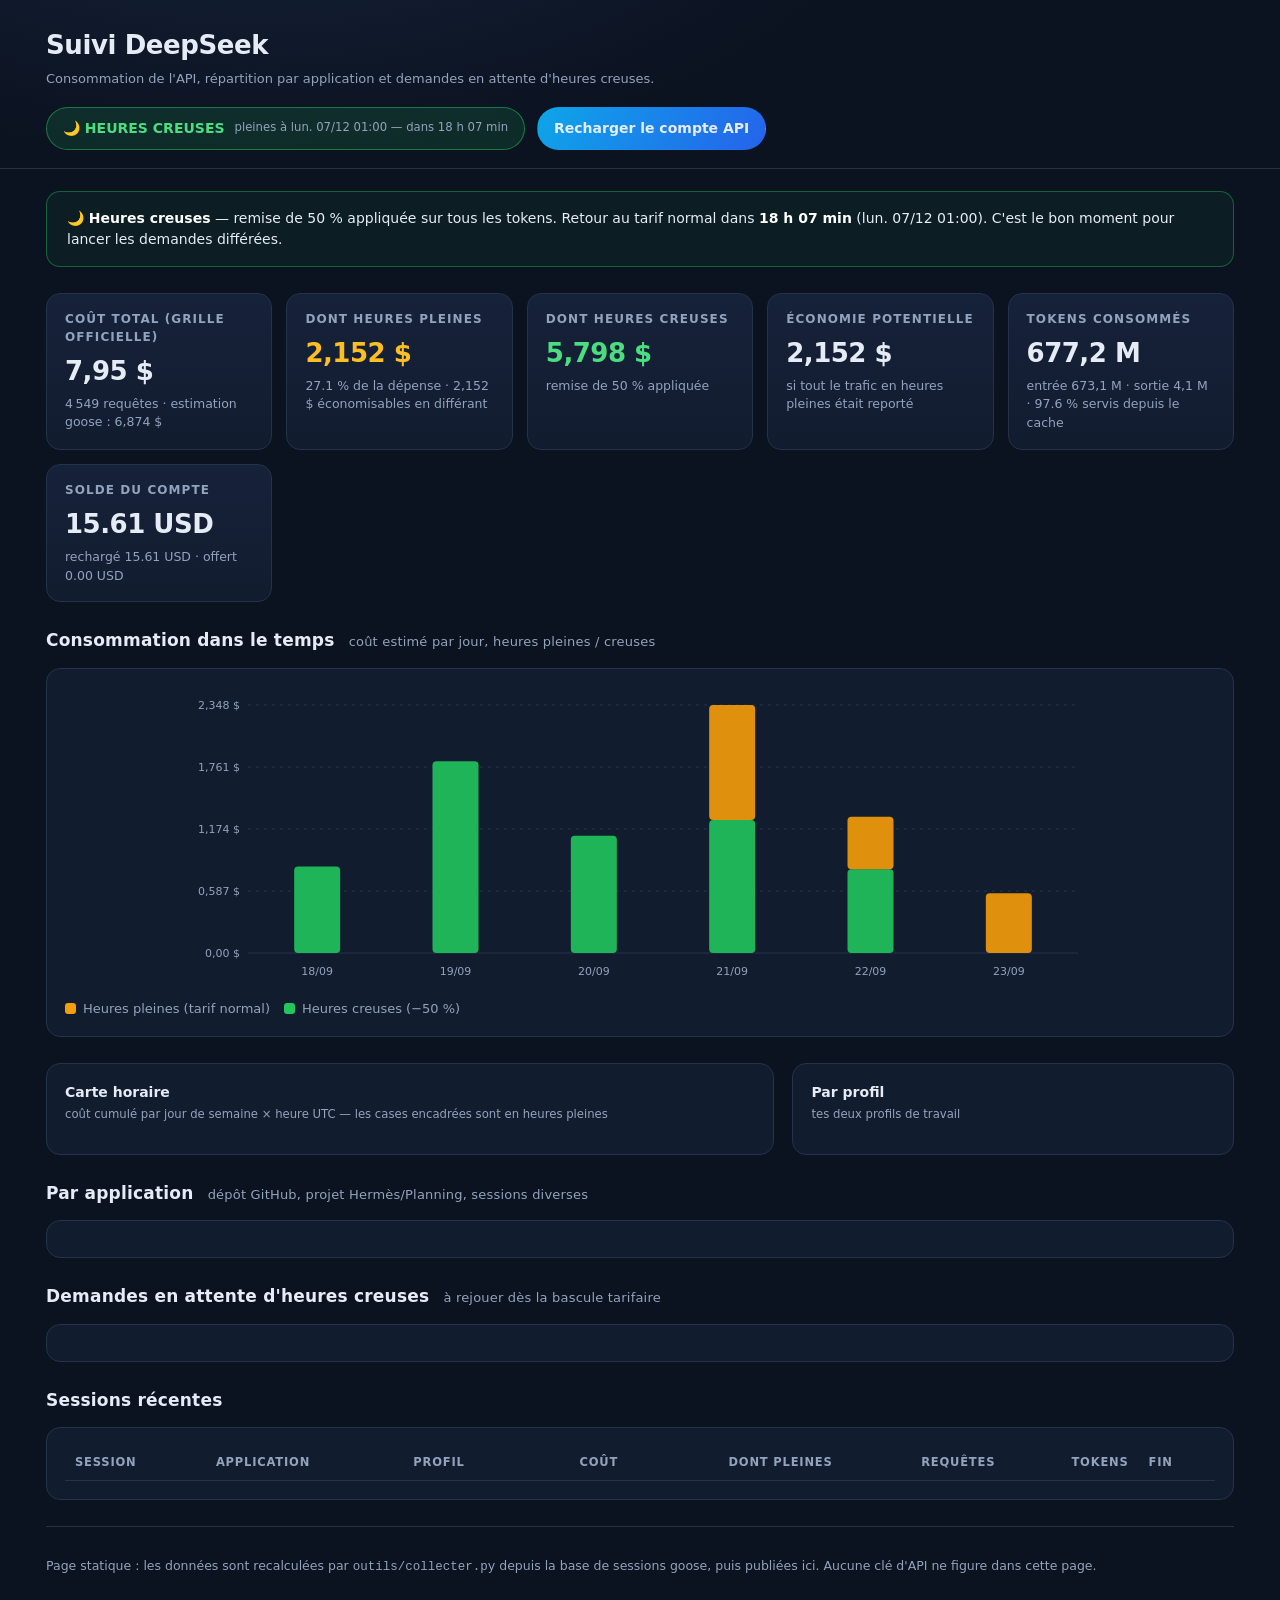
==== docs/index.html @ 04bef8fd "Suivi de la consommation DeepSeek : horaires tarifaires, collecte et tableau de bord - outils/horair" ====
<!doctype html>
<html lang="fr">
  <head>
    <meta charset="utf-8" />
    <meta name="viewport" content="width=device-width, initial-scale=1" />
    <meta name="robots" content="noindex, nofollow" />
    <title>Suivi DeepSeek — consommation &amp; heures creuses</title>
    <link rel="stylesheet" href="style.css" />
  </head>
  <body>
    <header class="entete">
      <div>
        <h1>Suivi DeepSeek</h1>
        <p>
          Consommation de l'API, répartition par application et demandes en attente d'heures creuses.
        </p>
      </div>
      <div class="actions-entete">
        <span id="pastille-horaire" class="pastille creuse">…</span>
        <a id="lien-recharge" class="bouton bouton-principal" href="https://platform.deepseek.com/top_up" target="_blank" rel="noopener">
          Recharger le compte API
        </a>
      </div>
    </header>

    <main>
      <div id="bandeau" class="bandeau">Chargement des données…</div>

      <section>
        <div id="cartes" class="grille-cartes"></div>
      </section>

      <section>
        <h2>Consommation dans le temps <span>coût estimé par jour, heures pleines / creuses</span></h2>
        <div class="panneau">
          <div id="graphique-jours"></div>
          <div class="legende">
            <span><i style="background: var(--pleine)"></i>Heures pleines (tarif normal)</span>
            <span><i style="background: var(--creuse)"></i>Heures creuses (−50 %)</span>
          </div>
        </div>
      </section>

      <div class="duo">
        <div class="panneau">
          <h3>Carte horaire <small>coût cumulé par jour de semaine × heure UTC — les cases encadrées sont en heures pleines</small></h3>
          <div id="carte-thermique"></div>
        </div>
        <div class="panneau">
          <h3>Par profil <small>tes deux profils de travail</small></h3>
          <div id="graphique-profils"></div>
          <div id="legende-profils" class="legende"></div>
        </div>
      </div>

      <section>
        <h2>Par application <span>dépôt GitHub, projet Hermès/Planning, sessions diverses</span></h2>
        <div class="panneau">
          <div id="graphique-applications"></div>
        </div>
      </section>

      <section id="section-attente">
        <h2>Demandes en attente d'heures creuses <span>à rejouer dès la bascule tarifaire</span></h2>
        <div class="panneau">
          <div id="taches" class="taches"></div>
        </div>
      </section>

      <section>
        <h2>Sessions récentes</h2>
        <div class="panneau defile">
          <table>
            <thead>
              <tr>
                <th>Session</th>
                <th>Application</th>
                <th>Profil</th>
                <th class="nombre">Coût</th>
                <th class="nombre">dont pleines</th>
                <th class="nombre">Requêtes</th>
                <th class="nombre">Tokens</th>
                <th>Fin</th>
              </tr>
            </thead>
            <tbody id="lignes-sessions"></tbody>
          </table>
        </div>
      </section>

      <div class="pied">
        <div id="pied-regle"></div>
        <div id="pied-source"></div>
        <div>
          Page statique : les données sont recalculées par <code>outils/collecter.py</code> depuis la base
          de sessions goose, puis publiées ici. Aucune clé d'API ne figure dans cette page.
        </div>
      </div>
    </main>

    <script src="app.js"></script>
  </body>
</html>
---- docs/style.css ----
:root {
  --fond: #0b1220;
  --panneau: #121c2f;
  --panneau-2: #16223a;
  --bord: #24324a;
  --texte: #e6ecf5;
  --texte-doux: #93a3bd;
  --pleine: #f59e0b;
  --creuse: #22c55e;
  --accent: #38bdf8;
  --danger: #ef4444;
  --rayon: 14px;
}

* { box-sizing: border-box; }

body {
  margin: 0;
  background: radial-gradient(1200px 600px at 20% -10%, #17253c 0%, var(--fond) 55%);
  color: var(--texte);
  font: 15px/1.5 "Inter", "Segoe UI", system-ui, -apple-system, sans-serif;
  min-height: 100vh;
}

a { color: var(--accent); }

.entete {
  display: flex;
  flex-wrap: wrap;
  gap: 18px;
  align-items: center;
  justify-content: space-between;
  padding: 26px clamp(16px, 4vw, 46px) 18px;
  border-bottom: 1px solid var(--bord);
}

.entete h1 { margin: 0; font-size: 26px; letter-spacing: -0.4px; }
.entete p { margin: 4px 0 0; color: var(--texte-doux); font-size: 13px; }

.actions-entete { display: flex; align-items: center; gap: 12px; flex-wrap: wrap; }

.bouton {
  display: inline-flex;
  align-items: center;
  gap: 8px;
  padding: 10px 16px;
  border-radius: 999px;
  border: 1px solid var(--bord);
  background: var(--panneau-2);
  color: var(--texte);
  font-size: 14px;
  font-weight: 600;
  text-decoration: none;
  cursor: pointer;
}
.bouton:hover { border-color: var(--accent); }
.bouton-principal { background: linear-gradient(120deg, #0ea5e9, #2563eb); border-color: transparent; }

.pastille {
  display: inline-flex;
  align-items: center;
  gap: 10px;
  padding: 10px 16px;
  border-radius: 999px;
  font-weight: 700;
  font-size: 14px;
  border: 1px solid transparent;
}
.pastille.pleine { background: rgba(245, 158, 11, 0.14); border-color: rgba(245, 158, 11, 0.5); color: #fbbf24; }
.pastille.creuse { background: rgba(34, 197, 94, 0.14); border-color: rgba(34, 197, 94, 0.5); color: #4ade80; }
.pastille small { font-weight: 500; color: var(--texte-doux); }

main { padding: 22px clamp(16px, 4vw, 46px) 60px; display: grid; gap: 26px; max-width: 1500px; margin: 0 auto; }

.bandeau {
  border-radius: var(--rayon);
  padding: 16px 20px;
  border: 1px solid var(--bord);
  background: var(--panneau);
  font-size: 14px;
}
.bandeau.alerte { border-color: rgba(245, 158, 11, 0.45); background: rgba(245, 158, 11, 0.08); }
.bandeau.creuse { border-color: rgba(34, 197, 94, 0.4); background: rgba(34, 197, 94, 0.07); }
.bandeau strong { color: #fff; }

section { display: grid; gap: 14px; }
section > h2 { margin: 0; font-size: 17px; letter-spacing: 0.2px; }
section > h2 span { color: var(--texte-doux); font-weight: 400; font-size: 13px; margin-left: 8px; }

.grille-cartes { display: grid; grid-template-columns: repeat(auto-fit, minmax(190px, 1fr)); gap: 14px; }

.carte {
  background: linear-gradient(180deg, var(--panneau-2), var(--panneau));
  border: 1px solid var(--bord);
  border-radius: var(--rayon);
  padding: 16px 18px;
}
.carte h3 { margin: 0 0 6px; font-size: 12px; text-transform: uppercase; letter-spacing: 0.09em; color: var(--texte-doux); font-weight: 600; }
.carte .valeur { font-size: 26px; font-weight: 700; letter-spacing: -0.5px; }
.carte .detail { font-size: 12.5px; color: var(--texte-doux); margin-top: 4px; }
.carte.pleine .valeur { color: #fbbf24; }
.carte.creuse .valeur { color: #4ade80; }

.duo { display: grid; grid-template-columns: minmax(0, 1.65fr) minmax(0, 1fr); gap: 18px; }
.trio { display: grid; grid-template-columns: repeat(auto-fit, minmax(320px, 1fr)); gap: 18px; }
@media (max-width: 900px) { .duo { grid-template-columns: 1fr; } }

.panneau {
  background: var(--panneau);
  border: 1px solid var(--bord);
  border-radius: var(--rayon);
  padding: 18px;
  min-width: 0;
}
.panneau h3 { margin: 0 0 12px; font-size: 14px; }
.panneau h3 small { display: block; color: var(--texte-doux); font-weight: 400; margin-top: 3px; }

svg { display: block; width: 100%; overflow: visible; }
.legende { display: flex; flex-wrap: wrap; gap: 14px; margin-top: 12px; font-size: 13px; }
.legende span { display: inline-flex; align-items: center; gap: 7px; color: var(--texte-doux); }
.legende i { width: 11px; height: 11px; border-radius: 3px; display: inline-block; }

table { width: 100%; border-collapse: collapse; font-size: 13.5px; }
th, td { text-align: left; padding: 8px 10px; border-bottom: 1px solid var(--bord); white-space: nowrap; }
th { color: var(--texte-doux); font-size: 11.5px; text-transform: uppercase; letter-spacing: 0.07em; }
td.nom { white-space: normal; min-width: 180px; }
tbody tr:hover { background: rgba(56, 189, 248, 0.06); }
.defile { overflow-x: auto; }
.nombre { text-align: right; font-variant-numeric: tabular-nums; }

.etiquette { display: inline-block; padding: 2px 9px; border-radius: 999px; font-size: 11.5px; font-weight: 600; }
.etiquette.profil { background: rgba(255, 255, 255, 0.07); border: 1px solid var(--bord); }

.taches { display: grid; gap: 12px; }
.tache {
  border: 1px solid var(--bord);
  border-left: 4px solid var(--pleine);
  border-radius: 12px;
  padding: 14px 16px;
  background: var(--panneau-2);
  display: grid;
  gap: 8px;
}
.tache .entete-tache { display: flex; flex-wrap: wrap; gap: 10px; align-items: center; justify-content: space-between; }
.tache .prompt {
  font-family: "JetBrains Mono", ui-monospace, SFMono-Regular, Menlo, monospace;
  font-size: 13px;
  white-space: pre-wrap;
  word-break: break-word;
  background: rgba(0, 0, 0, 0.28);
  border-radius: 9px;
  padding: 10px 12px;
  margin: 0;
}
.tache .meta { display: flex; flex-wrap: wrap; gap: 14px; color: var(--texte-doux); font-size: 12.5px; }
.tache .meta b { color: var(--texte); font-weight: 600; }
.vide { color: var(--texte-doux); font-size: 13.5px; }

.pied { color: var(--texte-doux); font-size: 12.5px; border-top: 1px solid var(--bord); padding-top: 18px; display: grid; gap: 6px; }
.erreur { border-color: var(--danger); color: #fca5a5; }
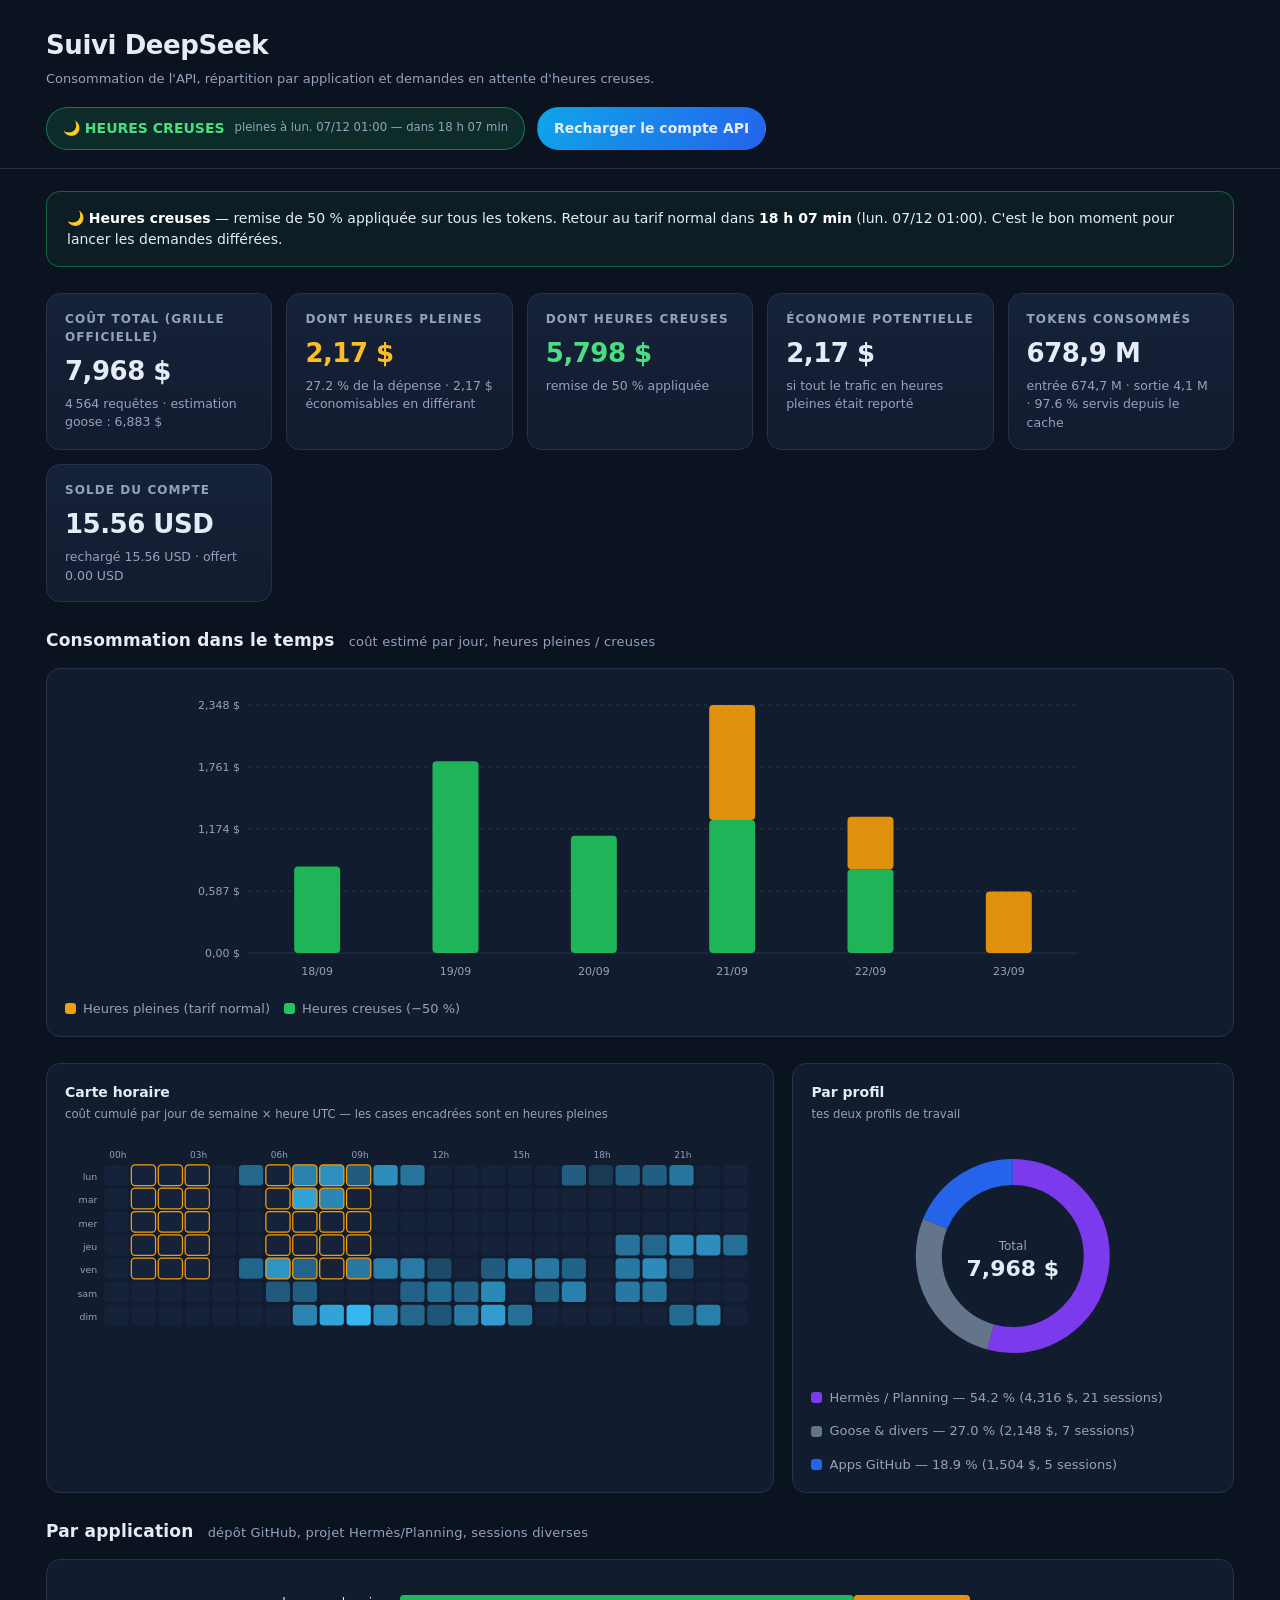
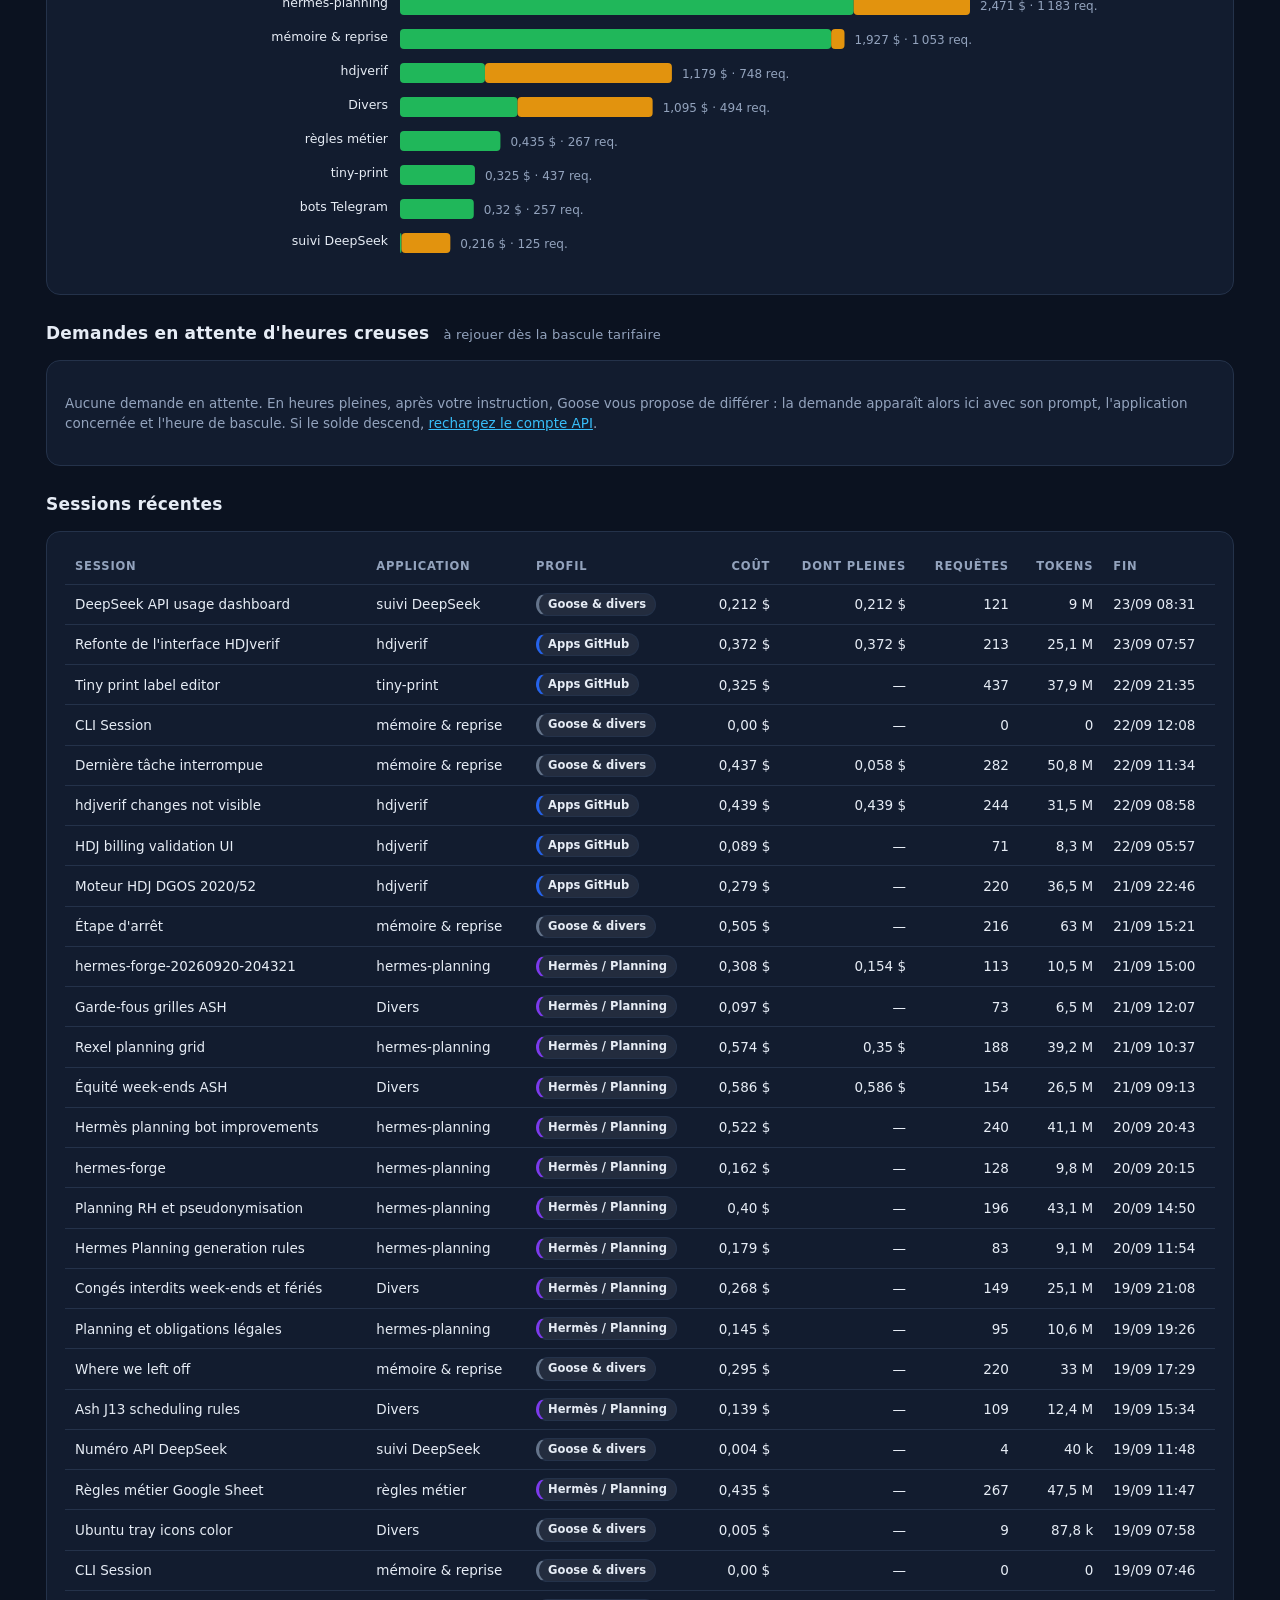
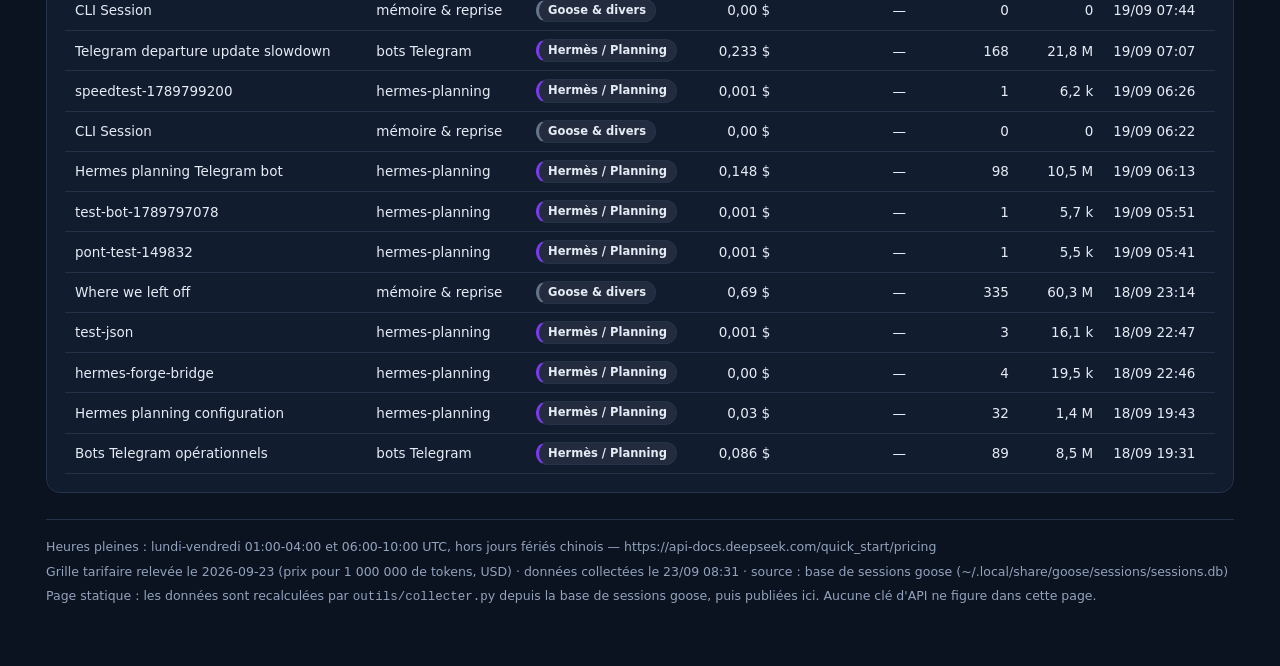
==== commit e614a130: "Corrige le rendu des graphiques et ajoute le favicon - app.js : l'infobulle du camembert visait l'ob" ====
--- a/docs/index.html
+++ b/docs/index.html
@@ -5,6 +5,10 @@
     <meta name="viewport" content="width=device-width, initial-scale=1" />
     <meta name="robots" content="noindex, nofollow" />
     <title>Suivi DeepSeek — consommation &amp; heures creuses</title>
+    <link
+      rel="icon"
+      href="data:image/svg+xml,%3Csvg xmlns='http://www.w3.org/2000/svg' viewBox='0 0 32 32'%3E%3Ctext y='26' font-size='26'%3E%E2%8F%B0%3C/text%3E%3C/svg%3E"
+    />
     <link rel="stylesheet" href="style.css" />
   </head>
   <body>
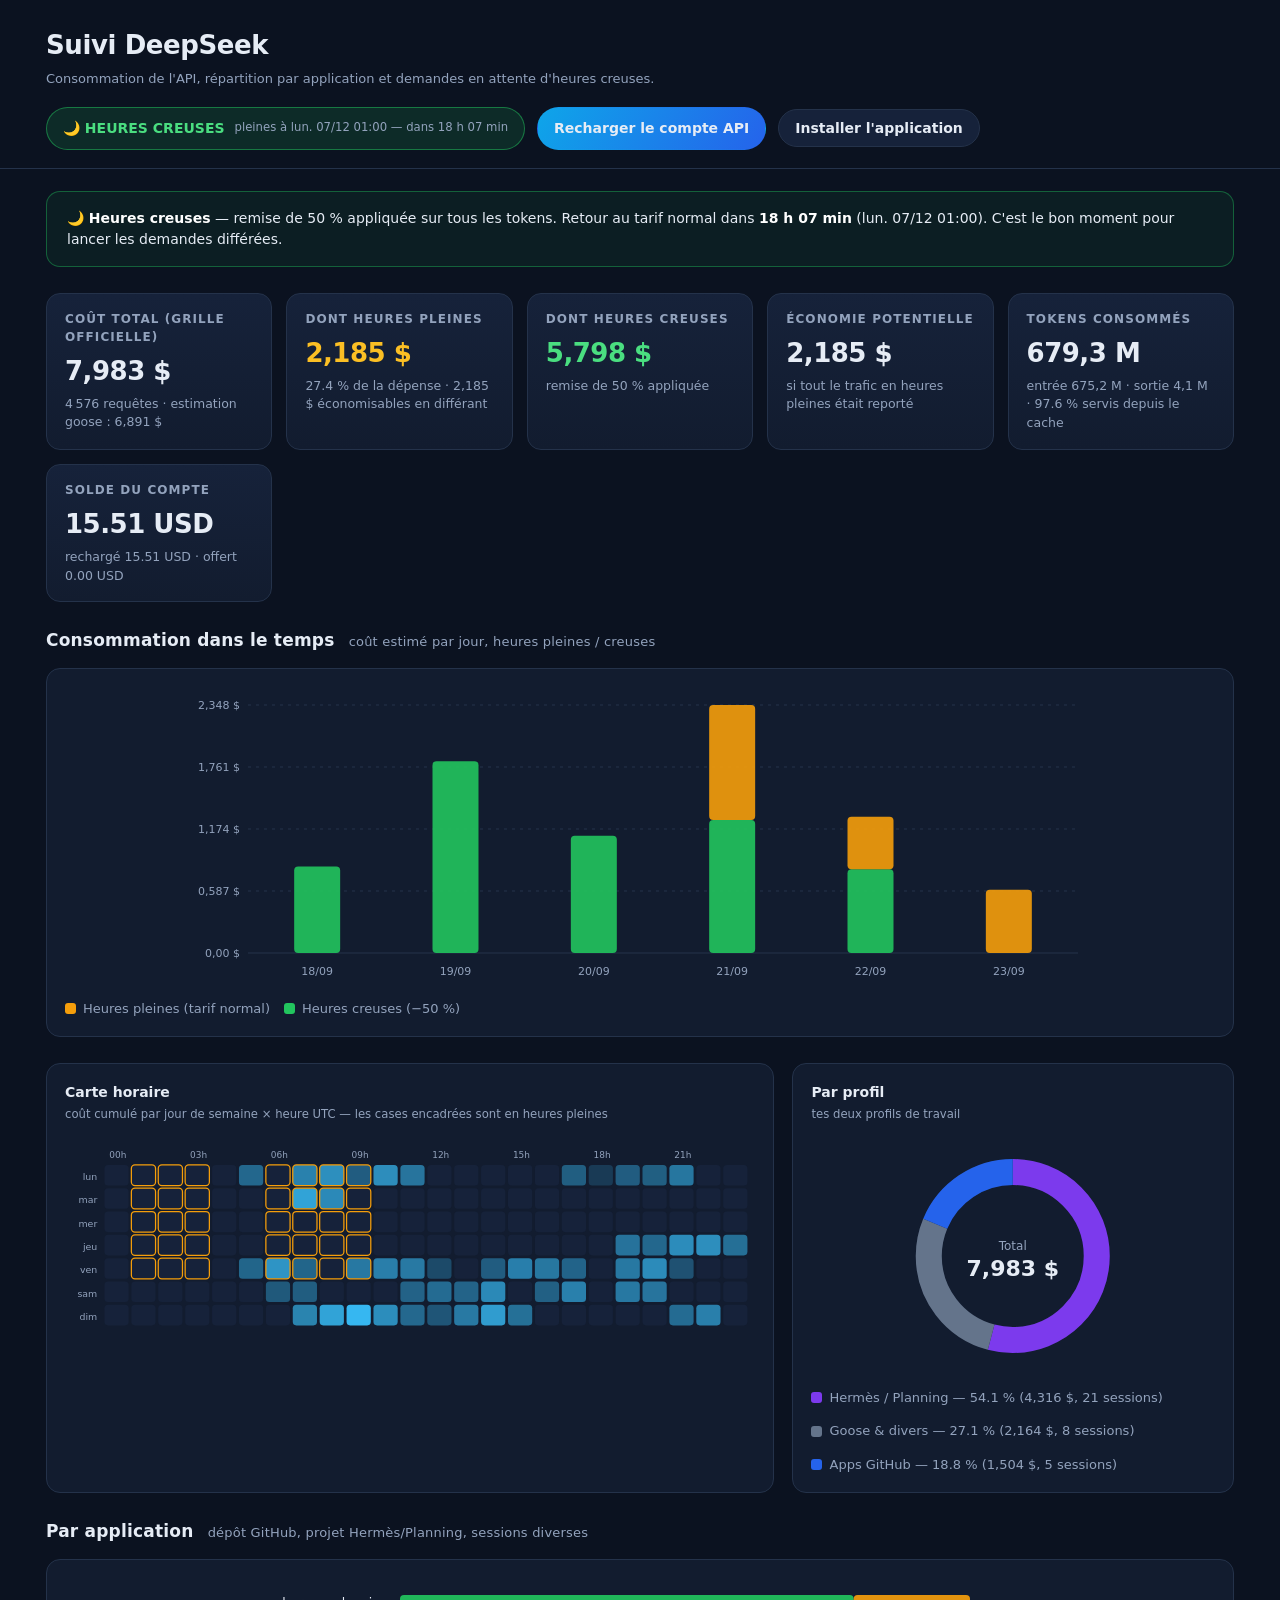
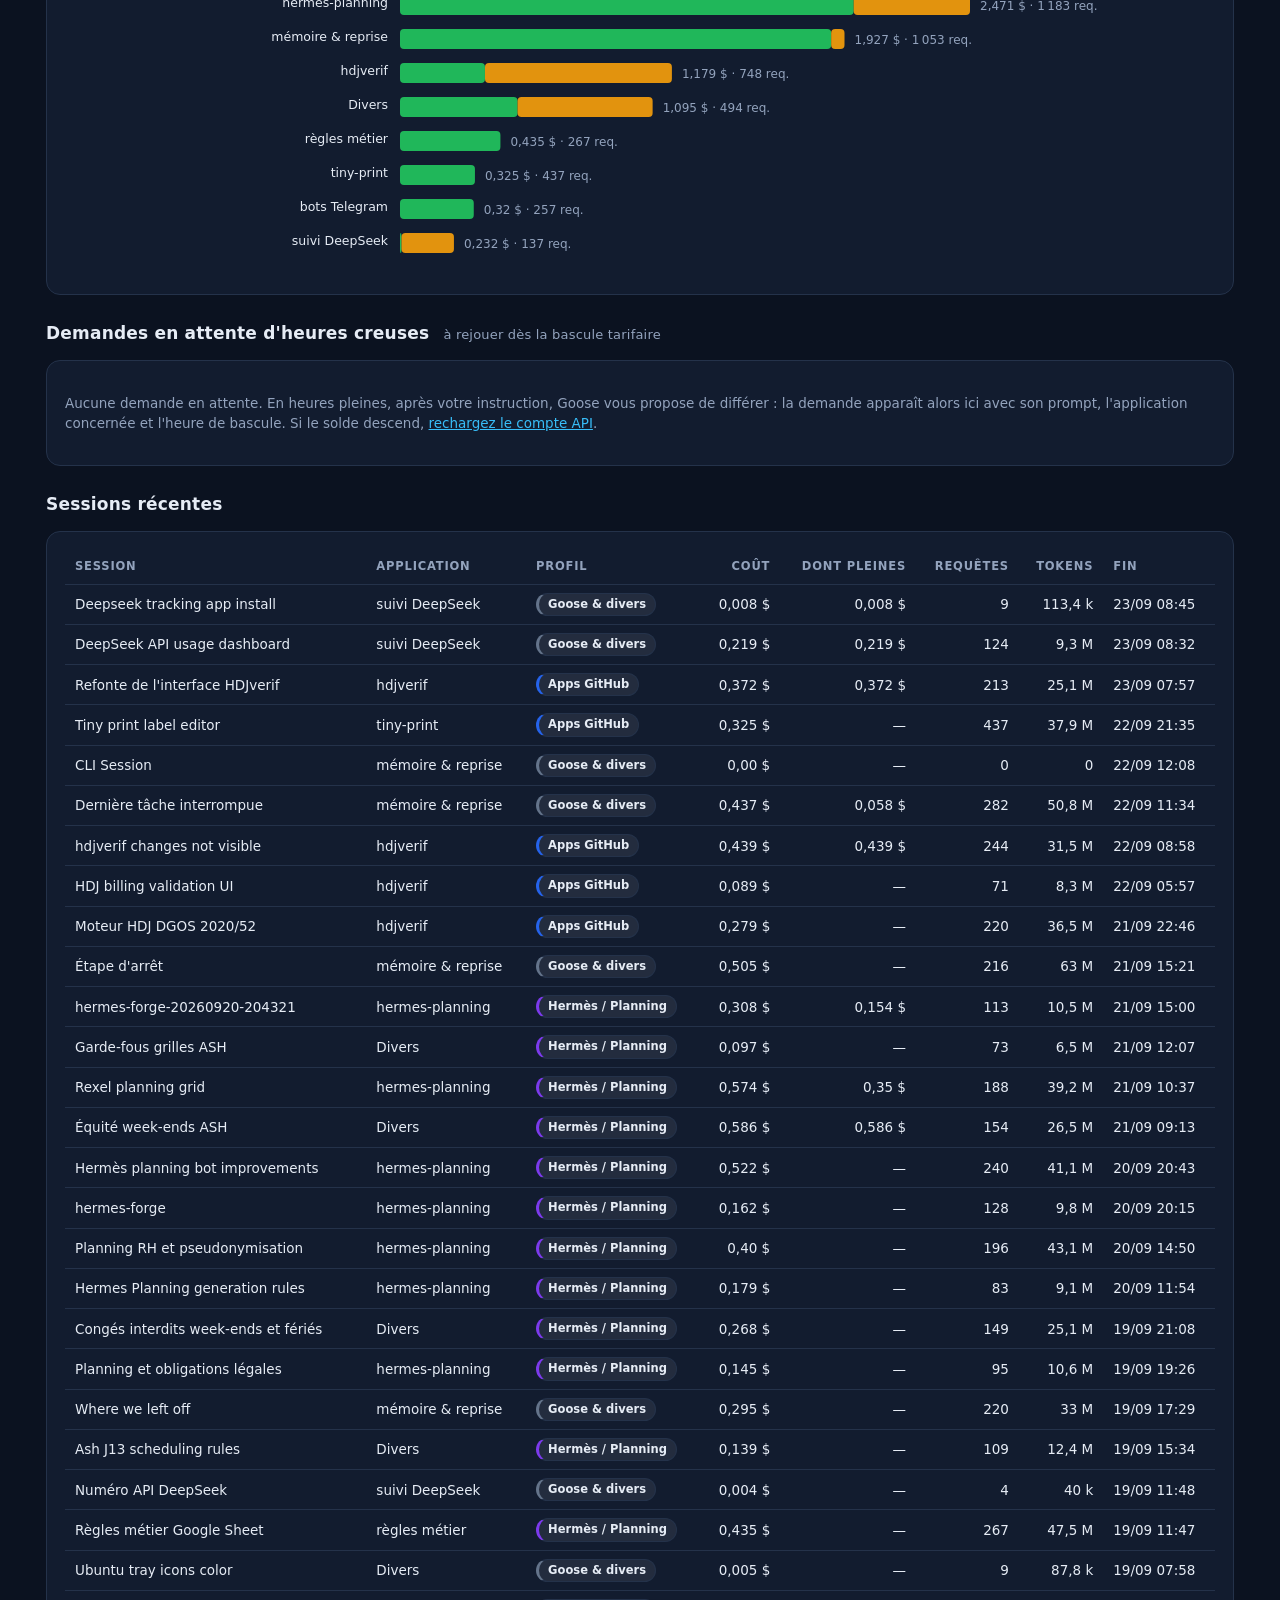
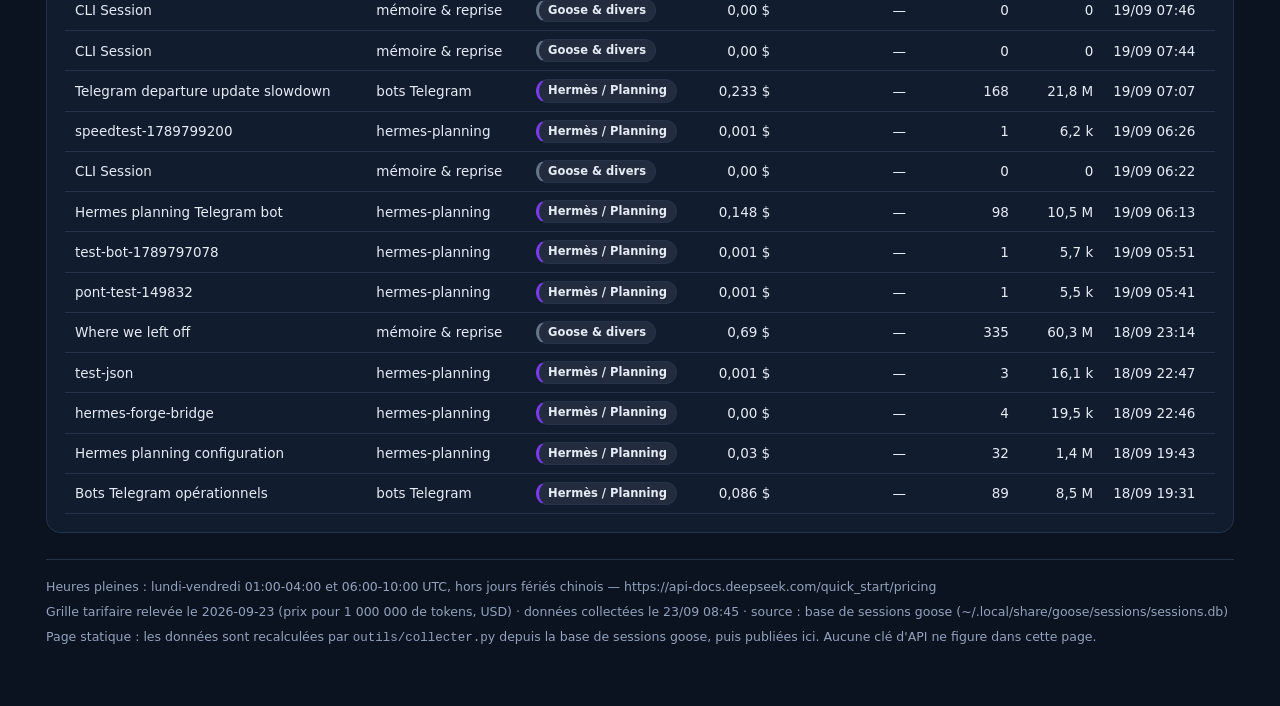
==== commit 4421927a: "Rend l'application installable (PWA) et ajoute un installeur - docs/manifest.webmanifest + icônes 19" ====
--- a/docs/index.html
+++ b/docs/index.html
@@ -5,10 +5,23 @@
     <meta name="viewport" content="width=device-width, initial-scale=1" />
     <meta name="robots" content="noindex, nofollow" />
     <title>Suivi DeepSeek — consommation &amp; heures creuses</title>
+    <meta
+      name="description"
+      content="Consommation de l'API DeepSeek : heures pleines / creuses, coût par application et demandes en attente d'heures creuses."
+    />
     <link
       rel="icon"
       href="data:image/svg+xml,%3Csvg xmlns='http://www.w3.org/2000/svg' viewBox='0 0 32 32'%3E%3Ctext y='26' font-size='26'%3E%E2%8F%B0%3C/text%3E%3C/svg%3E"
     />
+    <!-- Application installable (PWA) : manifeste, icônes, service worker. -->
+    <link rel="manifest" href="manifest.webmanifest" />
+    <meta name="theme-color" content="#0b1220" />
+    <link rel="apple-touch-icon" href="icone-192.png" />
+    <link rel="apple-touch-startup-image" href="icone-512.png" />
+    <meta name="apple-mobile-web-app-capable" content="yes" />
+    <meta name="mobile-web-app-capable" content="yes" />
+    <meta name="apple-mobile-web-app-status-bar-style" content="black-translucent" />
+    <meta name="apple-mobile-web-app-title" content="Suivi DeepSeek" />
     <link rel="stylesheet" href="style.css" />
   </head>
   <body>
@@ -24,6 +37,9 @@
         <a id="lien-recharge" class="bouton bouton-principal" href="https://platform.deepseek.com/top_up" target="_blank" rel="noopener">
           Recharger le compte API
         </a>
+        <button id="bouton-installer" class="bouton" type="button" hidden>
+          Installer l'application
+        </button>
       </div>
     </header>
 
--- a/docs/style.css
+++ b/docs/style.css
@@ -48,6 +48,7 @@
   border: 1px solid var(--bord);
   background: var(--panneau-2);
   color: var(--texte);
+  font-family: inherit;
   font-size: 14px;
   font-weight: 600;
   text-decoration: none;
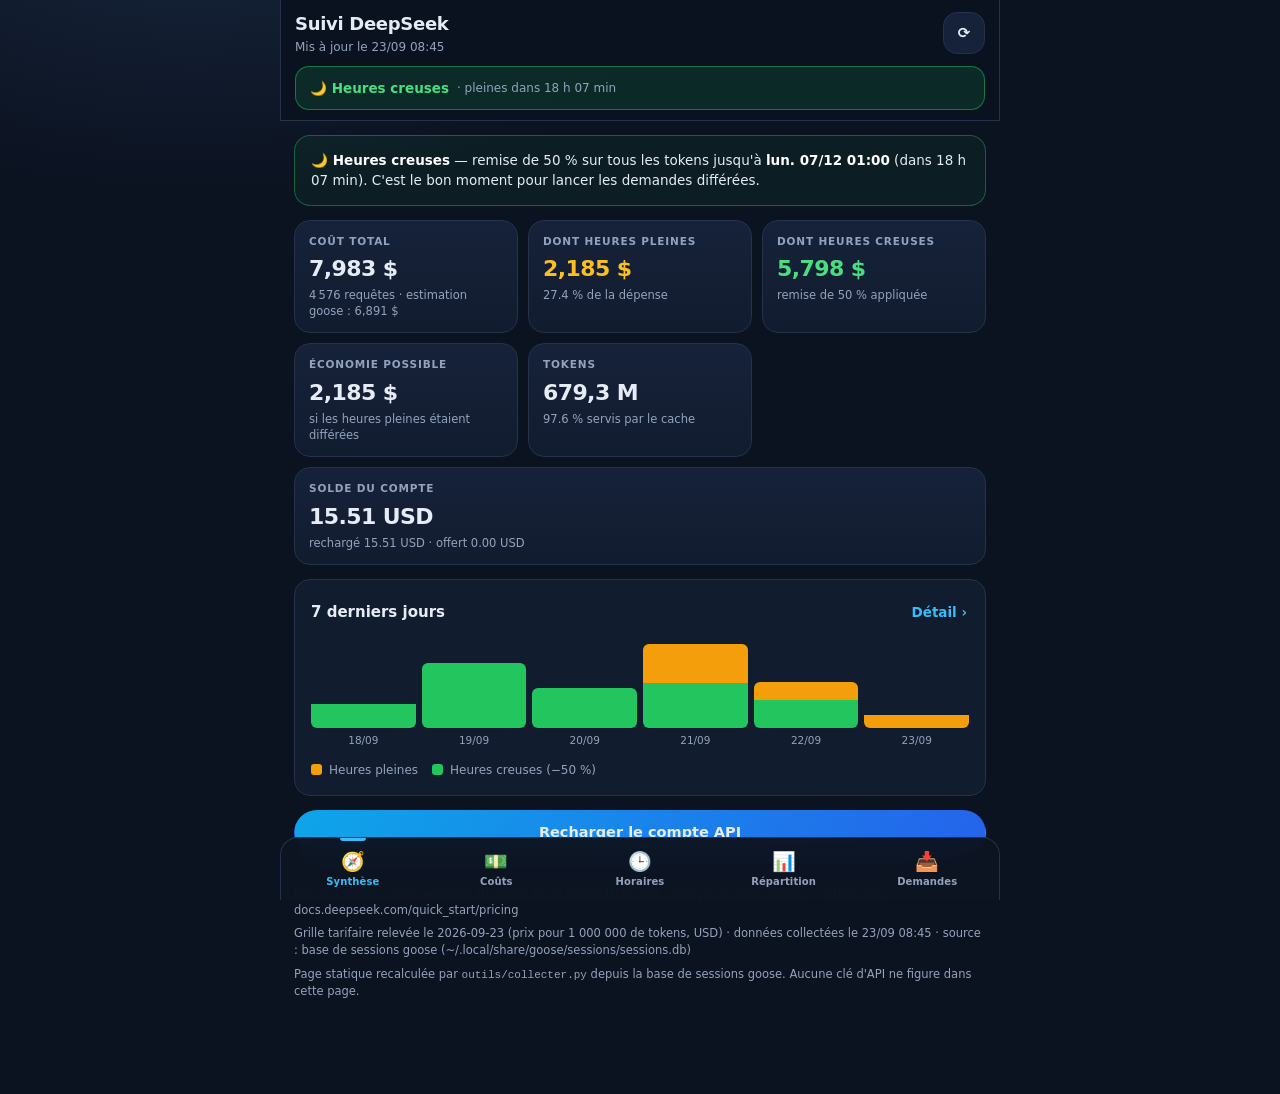
==== commit 3a7ad760: "Interface téléphone : menus par type d'analyse et graphiques zoomables Le tableau de bord devient un" ====
--- a/docs/index.html
+++ b/docs/index.html
@@ -2,8 +2,12 @@
 <html lang="fr">
   <head>
     <meta charset="utf-8" />
-    <meta name="viewport" content="width=device-width, initial-scale=1" />
+    <meta
+      name="viewport"
+      content="width=device-width, initial-scale=1, viewport-fit=cover, maximum-scale=1, user-scalable=no"
+    />
     <meta name="robots" content="noindex, nofollow" />
+    <meta name="color-scheme" content="dark" />
     <title>Suivi DeepSeek — consommation &amp; heures creuses</title>
     <meta
       name="description"
@@ -26,97 +30,216 @@
   </head>
   <body>
     <header class="entete">
-      <div>
-        <h1>Suivi DeepSeek</h1>
-        <p>
-          Consommation de l'API, répartition par application et demandes en attente d'heures creuses.
-        </p>
+      <div class="entete-haut">
+        <div class="entete-titre">
+          <h1>Suivi DeepSeek</h1>
+          <p id="entete-sous-titre">Consommation &amp; heures creuses</p>
+        </div>
+        <div class="entete-actions">
+          <button id="bouton-rafraichir" class="bouton-icone" type="button" aria-label="Actualiser les données">
+            ⟳
+          </button>
+          <button id="bouton-installer" class="bouton-icone large" type="button" hidden>
+            Installer
+          </button>
+        </div>
       </div>
-      <div class="actions-entete">
-        <span id="pastille-horaire" class="pastille creuse">…</span>
-        <a id="lien-recharge" class="bouton bouton-principal" href="https://platform.deepseek.com/top_up" target="_blank" rel="noopener">
+      <button id="pastille-horaire" class="pastille creuse" type="button" aria-label="État tarifaire en cours">…</button>
+    </header>
+
+    <main id="contenu">
+      <!-- ======================================================== SYNTHÈSE -->
+      <section class="vue" id="vue-synthese" aria-labelledby="onglet-synthese">
+        <div id="bandeau" class="bandeau">Chargement des données…</div>
+
+        <div id="cartes" class="grille-cartes"></div>
+
+        <div class="panneau">
+          <div class="panneau-titre">
+            <h3>7 derniers jours</h3>
+            <button class="lien-bouton" type="button" data-aller="couts">Détail ›</button>
+          </div>
+          <div id="mini-jours" class="mini-graphique"></div>
+          <div class="legende">
+            <span><i style="background: var(--pleine)"></i>Heures pleines</span>
+            <span><i style="background: var(--creuse)"></i>Heures creuses (−50 %)</span>
+          </div>
+        </div>
+
+        <a
+          id="lien-recharge"
+          class="bouton bouton-principal bouton-large"
+          href="https://platform.deepseek.com/top_up"
+          target="_blank"
+          rel="noopener"
+        >
           Recharger le compte API
         </a>
-        <button id="bouton-installer" class="bouton" type="button" hidden>
-          Installer l'application
-        </button>
-      </div>
-    </header>
-
-    <main>
-      <div id="bandeau" class="bandeau">Chargement des données…</div>
-
-      <section>
-        <div id="cartes" class="grille-cartes"></div>
-      </section>
-
-      <section>
-        <h2>Consommation dans le temps <span>coût estimé par jour, heures pleines / creuses</span></h2>
-        <div class="panneau">
-          <div id="graphique-jours"></div>
-          <div class="legende">
-            <span><i style="background: var(--pleine)"></i>Heures pleines (tarif normal)</span>
-            <span><i style="background: var(--creuse)"></i>Heures creuses (−50 %)</span>
-          </div>
-        </div>
-      </section>
-
-      <div class="duo">
-        <div class="panneau">
-          <h3>Carte horaire <small>coût cumulé par jour de semaine × heure UTC — les cases encadrées sont en heures pleines</small></h3>
-          <div id="carte-thermique"></div>
-        </div>
-        <div class="panneau">
-          <h3>Par profil <small>tes deux profils de travail</small></h3>
-          <div id="graphique-profils"></div>
-          <div id="legende-profils" class="legende"></div>
-        </div>
-      </div>
-
-      <section>
-        <h2>Par application <span>dépôt GitHub, projet Hermès/Planning, sessions diverses</span></h2>
-        <div class="panneau">
-          <div id="graphique-applications"></div>
-        </div>
-      </section>
-
-      <section id="section-attente">
-        <h2>Demandes en attente d'heures creuses <span>à rejouer dès la bascule tarifaire</span></h2>
-        <div class="panneau">
+
+        <div class="pied">
+          <div id="pied-regle"></div>
+          <div id="pied-source"></div>
+          <div>
+            Page statique recalculée par <code>outils/collecter.py</code> depuis la base de sessions goose. Aucune clé
+            d'API ne figure dans cette page.
+          </div>
+        </div>
+      </section>
+
+      <!-- =========================================================== COÛTS -->
+      <section class="vue" id="vue-couts" aria-labelledby="onglet-couts" hidden>
+        <div class="barre-titre">
+          <h2>Coût dans le temps</h2>
+          <span class="indication">glissez pour parcourir, pincez pour zoomer</span>
+        </div>
+
+        <div class="segments" role="tablist" aria-label="Type de graphique">
+          <button class="segment actif" type="button" data-mode="barres" role="tab" aria-selected="true">Barres</button>
+          <button class="segment" type="button" data-mode="cumul" role="tab" aria-selected="false">Cumul</button>
+        </div>
+
+        <div class="panneau">
+          <div class="barre-graphique">
+            <span class="indication" id="indication-jours">Tout est affiché</span>
+            <div class="zoom-boutons" data-zoom="jours">
+              <button type="button" data-zoom-action="moins" aria-label="Dézoomer">−</button>
+              <button type="button" data-zoom-action="plus" aria-label="Zoomer">+</button>
+              <button type="button" data-zoom-action="reset" aria-label="Tout afficher">⤢</button>
+            </div>
+          </div>
+          <div id="graphique-jours" class="graphique"></div>
+          <div id="detail-jours" class="detail-graphique"></div>
+          <div id="legende-jours" class="legende"></div>
+        </div>
+
+        <div class="panneau">
+          <h3>Repères</h3>
+          <dl class="reperes" id="reperes-couts"></dl>
+        </div>
+      </section>
+
+      <!-- ======================================================== HORAIRES -->
+      <section class="vue" id="vue-horaires" aria-labelledby="onglet-horaires" hidden>
+        <div class="barre-titre">
+          <h2>Heures pleines / creuses</h2>
+        </div>
+
+        <div id="etat-horaires" class="panneau etat-horaires"></div>
+
+        <div class="panneau">
+          <div class="panneau-titre">
+            <h3>
+              Carte horaire
+              <small>coût cumulé par jour de semaine et heure UTC</small>
+            </h3>
+          </div>
+          <div class="barre-graphique">
+            <span class="indication">Touchez une case pour le détail</span>
+            <div class="zoom-boutons" data-zoom="thermique">
+              <button type="button" data-zoom-action="moins" aria-label="Dézoomer">−</button>
+              <button type="button" data-zoom-action="plus" aria-label="Zoomer">+</button>
+              <button type="button" data-zoom-action="reset" aria-label="Afficher 24 heures">⤢</button>
+            </div>
+          </div>
+          <div id="carte-thermique" class="graphique"></div>
+          <div id="detail-thermique" class="detail-graphique"></div>
+          <p class="aide">Les cases encadrées en orange sont facturées au tarif normal (heures pleines).</p>
+        </div>
+
+        <div class="panneau">
+          <div class="panneau-titre">
+            <h3>Créneaux les plus coûteux</h3>
+            <span class="indication">cumul sur la période collectée</span>
+          </div>
+          <div id="creneaux" class="liste-creneaux"></div>
+        </div>
+      </section>
+
+      <!-- ===================================================== RÉPARTITION -->
+      <section class="vue" id="vue-repartition" aria-labelledby="onglet-repartition" hidden>
+        <div class="barre-titre">
+          <h2>Répartition de la dépense</h2>
+        </div>
+
+        <div class="panneau">
+          <h3>Par profil</h3>
+          <div class="donut-bloc">
+            <div id="graphique-profils" class="donut"></div>
+            <div id="legende-profils" class="legende colonne"></div>
+          </div>
+          <div id="detail-profils" class="detail-graphique"></div>
+        </div>
+
+        <div class="panneau">
+          <div class="panneau-titre">
+            <h3>Par application</h3>
+            <span class="indication">touchez pour détailler</span>
+          </div>
+          <div id="graphique-applications" class="barres-applications"></div>
+        </div>
+
+        <div class="panneau">
+          <div class="panneau-titre">
+            <h3>Sessions récentes</h3>
+            <span class="indication" id="compte-sessions"></span>
+          </div>
+          <div id="lignes-sessions" class="liste-sessions"></div>
+          <button id="bouton-plus-sessions" class="bouton bouton-large" type="button" hidden>Tout afficher</button>
+        </div>
+      </section>
+
+      <!-- ======================================================== DEMANDES -->
+      <section class="vue" id="vue-demandes" aria-labelledby="onglet-demandes" hidden>
+        <div class="barre-titre">
+          <h2>Demandes différées</h2>
+          <span class="indication">rejouées en heures creuses (−50 %)</span>
+        </div>
+
+        <div class="panneau">
+          <div class="panneau-titre">
+            <h3>En attente de bascule</h3>
+            <span class="indication" id="compte-attente"></span>
+          </div>
           <div id="taches" class="taches"></div>
         </div>
-      </section>
-
-      <section>
-        <h2>Sessions récentes</h2>
-        <div class="panneau defile">
-          <table>
-            <thead>
-              <tr>
-                <th>Session</th>
-                <th>Application</th>
-                <th>Profil</th>
-                <th class="nombre">Coût</th>
-                <th class="nombre">dont pleines</th>
-                <th class="nombre">Requêtes</th>
-                <th class="nombre">Tokens</th>
-                <th>Fin</th>
-              </tr>
-            </thead>
-            <tbody id="lignes-sessions"></tbody>
-          </table>
-        </div>
-      </section>
-
-      <div class="pied">
-        <div id="pied-regle"></div>
-        <div id="pied-source"></div>
-        <div>
-          Page statique : les données sont recalculées par <code>outils/collecter.py</code> depuis la base
-          de sessions goose, puis publiées ici. Aucune clé d'API ne figure dans cette page.
-        </div>
-      </div>
+
+        <div class="panneau" id="panneau-traitees" hidden>
+          <div class="panneau-titre">
+            <h3>Déjà clôturées</h3>
+            <span class="indication" id="compte-traitees"></span>
+          </div>
+          <div id="taches-traitees" class="taches"></div>
+        </div>
+
+        <a
+          class="bouton bouton-principal bouton-large"
+          data-lien-recharge
+          href="https://platform.deepseek.com/top_up"
+          target="_blank"
+          rel="noopener"
+        >
+          Recharger le compte API
+        </a>
+      </section>
     </main>
+
+    <nav class="onglets" aria-label="Types d'analyse">
+      <button class="onglet" type="button" data-onglet="synthese" id="onglet-synthese" aria-selected="true">
+        <span class="icone" aria-hidden="true">🧭</span>Synthèse
+      </button>
+      <button class="onglet" type="button" data-onglet="couts" id="onglet-couts" aria-selected="false">
+        <span class="icone" aria-hidden="true">💵</span>Coûts
+      </button>
+      <button class="onglet" type="button" data-onglet="horaires" id="onglet-horaires" aria-selected="false">
+        <span class="icone" aria-hidden="true">🕒</span>Horaires
+      </button>
+      <button class="onglet" type="button" data-onglet="repartition" id="onglet-repartition" aria-selected="false">
+        <span class="icone" aria-hidden="true">📊</span>Répartition
+      </button>
+      <button class="onglet" type="button" data-onglet="demandes" id="onglet-demandes" aria-selected="false">
+        <span class="icone" aria-hidden="true">📥</span>Demandes<span id="badge-demandes" class="badge" hidden></span>
+      </button>
+    </nav>
 
     <script src="app.js"></script>
   </body>
--- a/docs/style.css
+++ b/docs/style.css
@@ -1,3 +1,6 @@
+/* Suivi DeepSeek — interface mobile (une main, un pouce).
+   Mobile d'abord : les media queries n'ajoutent que du confort sur grand écran. */
+
 :root {
   --fond: #0b1220;
   --panneau: #121c2f;
@@ -9,153 +12,502 @@
   --creuse: #22c55e;
   --accent: #38bdf8;
   --danger: #ef4444;
-  --rayon: 14px;
-}
-
-* { box-sizing: border-box; }
+  --rayon: 16px;
+  --barre-onglets: 62px;
+  --marge: 14px;
+}
+
+* {
+  box-sizing: border-box;
+  -webkit-tap-highlight-color: transparent;
+}
+
+[hidden] {
+  display: none !important;
+}
+
+html {
+  -webkit-text-size-adjust: 100%;
+}
 
 body {
   margin: 0;
-  background: radial-gradient(1200px 600px at 20% -10%, #17253c 0%, var(--fond) 55%);
+  background:
+    radial-gradient(900px 480px at 15% -10%, #17253c 0%, var(--fond) 60%),
+    var(--fond);
+  background-attachment: fixed;
   color: var(--texte);
   font: 15px/1.5 "Inter", "Segoe UI", system-ui, -apple-system, sans-serif;
-  min-height: 100vh;
+  min-height: 100dvh;
+  overscroll-behavior-y: none;
+  padding-bottom: calc(var(--barre-onglets) + env(safe-area-inset-bottom, 0px) + 18px);
 }
 
 a { color: var(--accent); }
 
+/* ------------------------------------------------------------------ en-tête */
+
 .entete {
+  position: sticky;
+  top: 0;
+  z-index: 20;
+  padding: calc(env(safe-area-inset-top, 0px) + 10px) var(--marge) 10px;
+  background: rgba(11, 18, 32, 0.9);
+  backdrop-filter: blur(14px);
+  -webkit-backdrop-filter: blur(14px);
+  border-bottom: 1px solid var(--bord);
+  display: grid;
+  gap: 10px;
+}
+
+.entete-haut {
   display: flex;
-  flex-wrap: wrap;
-  gap: 18px;
   align-items: center;
   justify-content: space-between;
-  padding: 26px clamp(16px, 4vw, 46px) 18px;
-  border-bottom: 1px solid var(--bord);
-}
-
-.entete h1 { margin: 0; font-size: 26px; letter-spacing: -0.4px; }
-.entete p { margin: 4px 0 0; color: var(--texte-doux); font-size: 13px; }
-
-.actions-entete { display: flex; align-items: center; gap: 12px; flex-wrap: wrap; }
+  gap: 10px;
+}
+
+.entete h1 {
+  margin: 0;
+  font-size: 18px;
+  letter-spacing: -0.3px;
+}
+
+.entete p {
+  margin: 1px 0 0;
+  color: var(--texte-doux);
+  font-size: 12px;
+}
+
+.entete-actions { display: flex; align-items: center; gap: 8px; flex-shrink: 0; }
+
+.bouton-icone {
+  min-width: 42px;
+  height: 42px;
+  padding: 0 12px;
+  display: inline-flex;
+  align-items: center;
+  justify-content: center;
+  border: 1px solid var(--bord);
+  border-radius: 14px;
+  background: var(--panneau-2);
+  color: var(--texte);
+  font-family: inherit;
+  font-size: 15px;
+  font-weight: 600;
+}
+.bouton-icone.large { font-size: 13px; }
+.bouton-icone:active { background: #1d2c49; }
 
 .bouton {
   display: inline-flex;
   align-items: center;
+  justify-content: center;
   gap: 8px;
-  padding: 10px 16px;
+  min-height: 46px;
+  padding: 10px 18px;
   border-radius: 999px;
   border: 1px solid var(--bord);
   background: var(--panneau-2);
   color: var(--texte);
   font-family: inherit;
-  font-size: 14px;
+  font-size: 14.5px;
   font-weight: 600;
   text-decoration: none;
   cursor: pointer;
 }
-.bouton:hover { border-color: var(--accent); }
+.bouton:active { transform: scale(0.985); }
 .bouton-principal { background: linear-gradient(120deg, #0ea5e9, #2563eb); border-color: transparent; }
-
+.bouton-large { width: 100%; }
+
+.lien-bouton {
+  border: 0;
+  background: none;
+  color: var(--accent);
+  font: inherit;
+  font-size: 13.5px;
+  font-weight: 600;
+  padding: 6px 2px;
+}
+
+/* Pastille tarifaire : l'information la plus importante, toujours visible. */
 .pastille {
-  display: inline-flex;
-  align-items: center;
-  gap: 10px;
-  padding: 10px 16px;
-  border-radius: 999px;
+  display: flex;
+  align-items: center;
+  gap: 8px;
+  width: 100%;
+  min-height: 44px;
+  padding: 9px 14px;
+  border-radius: 14px;
+  font: inherit;
+  font-size: 13.5px;
   font-weight: 700;
-  font-size: 14px;
+  text-align: left;
   border: 1px solid transparent;
-}
+  color: inherit;
+}
+.pastille small { font-weight: 500; color: var(--texte-doux); font-size: 12px; }
 .pastille.pleine { background: rgba(245, 158, 11, 0.14); border-color: rgba(245, 158, 11, 0.5); color: #fbbf24; }
 .pastille.creuse { background: rgba(34, 197, 94, 0.14); border-color: rgba(34, 197, 94, 0.5); color: #4ade80; }
-.pastille small { font-weight: 500; color: var(--texte-doux); }
-
-main { padding: 22px clamp(16px, 4vw, 46px) 60px; display: grid; gap: 26px; max-width: 1500px; margin: 0 auto; }
+
+/* -------------------------------------------------------------------- vues */
+
+main {
+  padding: var(--marge);
+  display: grid;
+  gap: var(--marge);
+  max-width: 720px;
+  margin: 0 auto;
+}
+
+.vue { display: grid; gap: var(--marge); animation: apparition 0.18s ease-out; }
+
+@keyframes apparition {
+  from { opacity: 0; transform: translateY(6px); }
+  to { opacity: 1; transform: none; }
+}
+
+.barre-titre { display: flex; flex-wrap: wrap; align-items: baseline; justify-content: space-between; gap: 6px; }
+.barre-titre h2 { margin: 0; font-size: 19px; letter-spacing: -0.2px; }
+.indication { color: var(--texte-doux); font-size: 11.5px; font-weight: 500; }
+.aide { margin: 10px 0 0; color: var(--texte-doux); font-size: 12px; }
+.vide { color: var(--texte-doux); font-size: 13.5px; margin: 0; }
 
 .bandeau {
   border-radius: var(--rayon);
-  padding: 16px 20px;
+  padding: 14px 16px;
   border: 1px solid var(--bord);
   background: var(--panneau);
-  font-size: 14px;
+  font-size: 13.5px;
 }
 .bandeau.alerte { border-color: rgba(245, 158, 11, 0.45); background: rgba(245, 158, 11, 0.08); }
 .bandeau.creuse { border-color: rgba(34, 197, 94, 0.4); background: rgba(34, 197, 94, 0.07); }
+.bandeau.erreur { border-color: var(--danger); color: #fca5a5; }
 .bandeau strong { color: #fff; }
 
-section { display: grid; gap: 14px; }
-section > h2 { margin: 0; font-size: 17px; letter-spacing: 0.2px; }
-section > h2 span { color: var(--texte-doux); font-weight: 400; font-size: 13px; margin-left: 8px; }
-
-.grille-cartes { display: grid; grid-template-columns: repeat(auto-fit, minmax(190px, 1fr)); gap: 14px; }
+.panneau {
+  background: var(--panneau);
+  border: 1px solid var(--bord);
+  border-radius: var(--rayon);
+  padding: 16px;
+  min-width: 0;
+  display: grid;
+  gap: 12px;
+  align-content: start;
+}
+.panneau-titre { display: flex; align-items: baseline; justify-content: space-between; gap: 8px; }
+.panneau h3 { margin: 0; font-size: 15px; }
+.panneau h3 small { display: block; color: var(--texte-doux); font-weight: 400; font-size: 12px; margin-top: 2px; }
+
+/* ------------------------------------------------------------ indicateurs */
+
+.grille-cartes { display: grid; grid-template-columns: 1fr 1fr; gap: 10px; }
 
 .carte {
   background: linear-gradient(180deg, var(--panneau-2), var(--panneau));
   border: 1px solid var(--bord);
   border-radius: var(--rayon);
-  padding: 16px 18px;
-}
-.carte h3 { margin: 0 0 6px; font-size: 12px; text-transform: uppercase; letter-spacing: 0.09em; color: var(--texte-doux); font-weight: 600; }
-.carte .valeur { font-size: 26px; font-weight: 700; letter-spacing: -0.5px; }
-.carte .detail { font-size: 12.5px; color: var(--texte-doux); margin-top: 4px; }
+  padding: 13px 14px;
+  display: grid;
+  gap: 3px;
+  align-content: start;
+}
+.carte h3 {
+  margin: 0;
+  font-size: 10.5px;
+  text-transform: uppercase;
+  letter-spacing: 0.08em;
+  color: var(--texte-doux);
+  font-weight: 600;
+}
+.carte .valeur { font-size: 22px; font-weight: 700; letter-spacing: -0.6px; }
+.carte .detail { font-size: 11.5px; color: var(--texte-doux); line-height: 1.35; }
 .carte.pleine .valeur { color: #fbbf24; }
 .carte.creuse .valeur { color: #4ade80; }
-
-.duo { display: grid; grid-template-columns: minmax(0, 1.65fr) minmax(0, 1fr); gap: 18px; }
-.trio { display: grid; grid-template-columns: repeat(auto-fit, minmax(320px, 1fr)); gap: 18px; }
-@media (max-width: 900px) { .duo { grid-template-columns: 1fr; } }
-
-.panneau {
-  background: var(--panneau);
-  border: 1px solid var(--bord);
-  border-radius: var(--rayon);
-  padding: 18px;
-  min-width: 0;
-}
-.panneau h3 { margin: 0 0 12px; font-size: 14px; }
-.panneau h3 small { display: block; color: var(--texte-doux); font-weight: 400; margin-top: 3px; }
-
-svg { display: block; width: 100%; overflow: visible; }
-.legende { display: flex; flex-wrap: wrap; gap: 14px; margin-top: 12px; font-size: 13px; }
+.carte.large { grid-column: 1 / -1; }
+
+/* --------------------------------------------------------- mini-graphique */
+
+.mini-graphique { display: flex; align-items: flex-end; gap: 6px; height: 108px; }
+.mini-jour { flex: 1; display: flex; flex-direction: column; justify-content: flex-end; height: 100%; min-width: 0; }
+.mini-piste { height: 84px; display: flex; flex-direction: column-reverse; border-radius: 6px; overflow: hidden; }
+.mini-seg { width: 100%; }
+.mini-seg.creuse { background: var(--creuse); }
+.mini-seg.pleine { background: var(--pleine); }
+.mini-etiquette { margin-top: 5px; text-align: center; font-size: 10.5px; color: var(--texte-doux); }
+
+/* -------------------------------------------------------------- graphiques */
+
+.graphique { width: 100%; touch-action: pan-y; user-select: none; }
+.graphique svg { display: block; width: 100%; overflow: visible; }
+.graphique.vide { padding: 24px 0; text-align: center; }
+
+.barre-graphique {
+  display: flex;
+  align-items: center;
+  justify-content: space-between;
+  gap: 10px;
+  flex-wrap: wrap;
+}
+
+.zoom-boutons { display: flex; gap: 6px; }
+.zoom-boutons button {
+  width: 40px;
+  height: 40px;
+  border-radius: 12px;
+  border: 1px solid var(--bord);
+  background: var(--panneau-2);
+  color: var(--texte);
+  font-family: inherit;
+  font-size: 16px;
+  font-weight: 700;
+  line-height: 1;
+}
+.zoom-boutons button:active { background: var(--accent); color: #06111f; }
+
+.segments {
+  display: grid;
+  grid-auto-flow: column;
+  grid-auto-columns: 1fr;
+  gap: 4px;
+  padding: 4px;
+  border: 1px solid var(--bord);
+  border-radius: 14px;
+  background: var(--panneau-2);
+}
+.segment {
+  min-height: 40px;
+  border: 0;
+  border-radius: 11px;
+  background: none;
+  color: var(--texte-doux);
+  font: inherit;
+  font-size: 13.5px;
+  font-weight: 600;
+}
+.segment.actif { background: var(--panneau); color: var(--texte); box-shadow: 0 1px 0 rgba(255, 255, 255, 0.05) inset; }
+
+.detail-graphique {
+  min-height: 44px;
+  display: flex;
+  align-items: center;
+  padding: 11px 13px;
+  border-radius: 12px;
+  background: rgba(56, 189, 248, 0.07);
+  border: 1px solid rgba(56, 189, 248, 0.22);
+  font-size: 12.5px;
+  line-height: 1.45;
+}
+.detail-graphique.hors-ligne { background: rgba(255, 255, 255, 0.04); border-color: var(--bord); }
+.detail-graphique b { color: #fff; }
+
+.legende { display: flex; flex-wrap: wrap; gap: 8px 14px; font-size: 12px; }
 .legende span { display: inline-flex; align-items: center; gap: 7px; color: var(--texte-doux); }
-.legende i { width: 11px; height: 11px; border-radius: 3px; display: inline-block; }
-
-table { width: 100%; border-collapse: collapse; font-size: 13.5px; }
-th, td { text-align: left; padding: 8px 10px; border-bottom: 1px solid var(--bord); white-space: nowrap; }
-th { color: var(--texte-doux); font-size: 11.5px; text-transform: uppercase; letter-spacing: 0.07em; }
-td.nom { white-space: normal; min-width: 180px; }
-tbody tr:hover { background: rgba(56, 189, 248, 0.06); }
-.defile { overflow-x: auto; }
-.nombre { text-align: right; font-variant-numeric: tabular-nums; }
-
-.etiquette { display: inline-block; padding: 2px 9px; border-radius: 999px; font-size: 11.5px; font-weight: 600; }
-.etiquette.profil { background: rgba(255, 255, 255, 0.07); border: 1px solid var(--bord); }
-
-.taches { display: grid; gap: 12px; }
+.legende i { width: 11px; height: 11px; border-radius: 3px; display: inline-block; flex-shrink: 0; }
+.legende.colonne { flex-direction: column; align-items: flex-start; gap: 8px; }
+
+svg .cellule, svg rect[data-jour] { cursor: pointer; }
+
+.reperes { margin: 0; display: grid; gap: 9px; }
+.reperes div { display: flex; align-items: baseline; justify-content: space-between; gap: 12px; font-size: 13.5px; }
+.reperes dt { color: var(--texte-doux); }
+.reperes dd { margin: 0; font-weight: 600; font-variant-numeric: tabular-nums; text-align: right; }
+
+/* ---------------------------------------------------------------- horaires */
+
+.etat-horaires .etat-grand { font-size: 20px; font-weight: 700; letter-spacing: -0.3px; }
+.etat-horaires.pleine .etat-grand { color: #fbbf24; }
+.etat-horaires.creuse .etat-grand { color: #4ade80; }
+.etat-horaires p { margin: 0; font-size: 13px; color: var(--texte-doux); }
+.etat-horaires .compte { font-size: 25px; font-weight: 700; letter-spacing: -0.6px; font-variant-numeric: tabular-nums; }
+
+.liste-creneaux { display: grid; gap: 9px; }
+.creneau { display: grid; grid-template-columns: 1fr auto; gap: 2px 10px; padding: 9px 0; border-bottom: 1px solid var(--bord); }
+.creneau:last-child { border-bottom: 0; }
+.creneau .nom { font-size: 13.5px; font-weight: 600; }
+.creneau .valeur { font-size: 13.5px; font-weight: 700; font-variant-numeric: tabular-nums; }
+.creneau .jauge { grid-column: 1 / -1; height: 5px; border-radius: 999px; background: rgba(255, 255, 255, 0.06); overflow: hidden; }
+.creneau .jauge i { display: block; height: 100%; border-radius: 999px; }
+.creneau .meta { grid-column: 1 / -1; color: var(--texte-doux); font-size: 11.5px; }
+
+/* ------------------------------------------------------------ répartition */
+
+.donut-bloc { display: grid; gap: 12px; justify-items: center; }
+.donut { width: 100%; display: flex; justify-content: center; }
+.donut svg { width: auto; max-width: 220px; }
+
+.barres-applications { display: grid; gap: 10px; }
+.application {
+  width: 100%;
+  text-align: left;
+  border: 1px solid var(--bord);
+  border-radius: 13px;
+  background: var(--panneau-2);
+  color: inherit;
+  font: inherit;
+  padding: 11px 13px;
+  display: grid;
+  gap: 7px;
+}
+.application .ligne { display: flex; align-items: baseline; justify-content: space-between; gap: 10px; }
+.application .nom { font-size: 13.5px; font-weight: 600; overflow: hidden; text-overflow: ellipsis; white-space: nowrap; }
+.application .montant { font-size: 13.5px; font-weight: 700; font-variant-numeric: tabular-nums; flex-shrink: 0; }
+.application .piste { display: flex; height: 8px; border-radius: 999px; overflow: hidden; background: rgba(255, 255, 255, 0.06); }
+.application .piste i { display: block; height: 100%; }
+.application .meta { color: var(--texte-doux); font-size: 11.5px; }
+.application .details { display: grid; gap: 5px; padding-top: 4px; border-top: 1px dashed var(--bord); font-size: 12px; color: var(--texte-doux); }
+.application .details b { color: var(--texte); }
+
+.liste-sessions { display: grid; gap: 9px; }
+.session {
+  border: 1px solid var(--bord);
+  border-radius: 13px;
+  background: var(--panneau-2);
+  padding: 11px 13px;
+  display: grid;
+  gap: 6px;
+  border-left: 4px solid var(--bord);
+}
+.session .ligne { display: flex; align-items: baseline; justify-content: space-between; gap: 10px; }
+.session .nom {
+  font-size: 13px;
+  font-weight: 600;
+  overflow: hidden;
+  text-overflow: ellipsis;
+  white-space: nowrap;
+}
+.session .montant { font-size: 14px; font-weight: 700; font-variant-numeric: tabular-nums; flex-shrink: 0; }
+.session .meta { display: flex; flex-wrap: wrap; gap: 4px 10px; color: var(--texte-doux); font-size: 11.5px; }
+
+.etiquette {
+  display: inline-block;
+  padding: 2px 9px;
+  border-radius: 999px;
+  font-size: 11px;
+  font-weight: 600;
+  background: rgba(255, 255, 255, 0.07);
+  border: 1px solid var(--bord);
+  white-space: nowrap;
+}
+
+/* --------------------------------------------------------------- demandes */
+
+.taches { display: grid; gap: 11px; }
 .tache {
   border: 1px solid var(--bord);
   border-left: 4px solid var(--pleine);
-  border-radius: 12px;
-  padding: 14px 16px;
-  background: var(--panneau-2);
-  display: grid;
-  gap: 8px;
-}
-.tache .entete-tache { display: flex; flex-wrap: wrap; gap: 10px; align-items: center; justify-content: space-between; }
+  border-radius: 13px;
+  padding: 13px 14px;
+  background: var(--panneau-2);
+  display: grid;
+  gap: 9px;
+}
+.tache .entete-tache { display: flex; flex-wrap: wrap; gap: 8px; align-items: center; justify-content: space-between; }
 .tache .prompt {
   font-family: "JetBrains Mono", ui-monospace, SFMono-Regular, Menlo, monospace;
-  font-size: 13px;
+  font-size: 12.5px;
   white-space: pre-wrap;
   word-break: break-word;
   background: rgba(0, 0, 0, 0.28);
-  border-radius: 9px;
+  border-radius: 10px;
   padding: 10px 12px;
   margin: 0;
-}
-.tache .meta { display: flex; flex-wrap: wrap; gap: 14px; color: var(--texte-doux); font-size: 12.5px; }
+  max-height: 168px;
+  overflow: auto;
+}
+.tache .meta { display: flex; flex-wrap: wrap; gap: 4px 14px; color: var(--texte-doux); font-size: 12px; }
 .tache .meta b { color: var(--texte); font-weight: 600; }
-.vide { color: var(--texte-doux); font-size: 13.5px; }
-
-.pied { color: var(--texte-doux); font-size: 12.5px; border-top: 1px solid var(--bord); padding-top: 18px; display: grid; gap: 6px; }
-.erreur { border-color: var(--danger); color: #fca5a5; }
+.tache.traitee { border-left-color: var(--creuse); opacity: 0.86; }
+
+/* ------------------------------------------------------------------- pied */
+
+.pied {
+  color: var(--texte-doux);
+  font-size: 11.5px;
+  border-top: 1px solid var(--bord);
+  padding-top: 14px;
+  display: grid;
+  gap: 6px;
+}
+.pied code { font-size: 11px; }
+
+/* ------------------------------------------------- barre d'onglets du bas */
+
+.onglets {
+  position: fixed;
+  left: 0;
+  right: 0;
+  bottom: 0;
+  z-index: 30;
+  display: grid;
+  grid-template-columns: repeat(5, 1fr);
+  background: rgba(13, 20, 34, 0.96);
+  backdrop-filter: blur(16px);
+  -webkit-backdrop-filter: blur(16px);
+  border-top: 1px solid var(--bord);
+  padding-bottom: env(safe-area-inset-bottom, 0px);
+}
+
+.onglet {
+  position: relative;
+  display: flex;
+  flex-direction: column;
+  align-items: center;
+  justify-content: center;
+  gap: 3px;
+  min-height: var(--barre-onglets);
+  padding: 8px 2px 6px;
+  border: 0;
+  background: none;
+  color: var(--texte-doux);
+  font: inherit;
+  font-size: 10px;
+  font-weight: 600;
+  letter-spacing: 0.01em;
+}
+.onglet .icone { font-size: 19px; line-height: 1; }
+.onglet[aria-selected="true"] { color: var(--accent); }
+.onglet[aria-selected="true"]::before {
+  content: "";
+  position: absolute;
+  top: 0;
+  width: 26px;
+  height: 3px;
+  border-radius: 0 0 3px 3px;
+  background: var(--accent);
+}
+.badge {
+  position: absolute;
+  top: 7px;
+  right: calc(50% - 22px);
+  min-width: 17px;
+  height: 17px;
+  padding: 0 4px;
+  border-radius: 999px;
+  background: var(--pleine);
+  color: #221500;
+  font-size: 10.5px;
+  font-weight: 700;
+  display: inline-flex;
+  align-items: center;
+  justify-content: center;
+}
+
+/* ----------------------------------------------------------- grand écran */
+
+@media (min-width: 460px) {
+  .donut-bloc { grid-template-columns: auto 1fr; justify-items: start; align-items: center; }
+}
+
+@media (min-width: 720px) {
+  .grille-cartes { grid-template-columns: repeat(3, 1fr); }
+  .entete, main { max-width: 720px; margin: 0 auto; }
+  .entete { border-left: 1px solid var(--bord); border-right: 1px solid var(--bord); }
+  .onglets {
+    max-width: 720px;
+    margin: 0 auto;
+    border: 1px solid var(--bord);
+    border-bottom: 0;
+    border-radius: 18px 18px 0 0;
+  }
+}
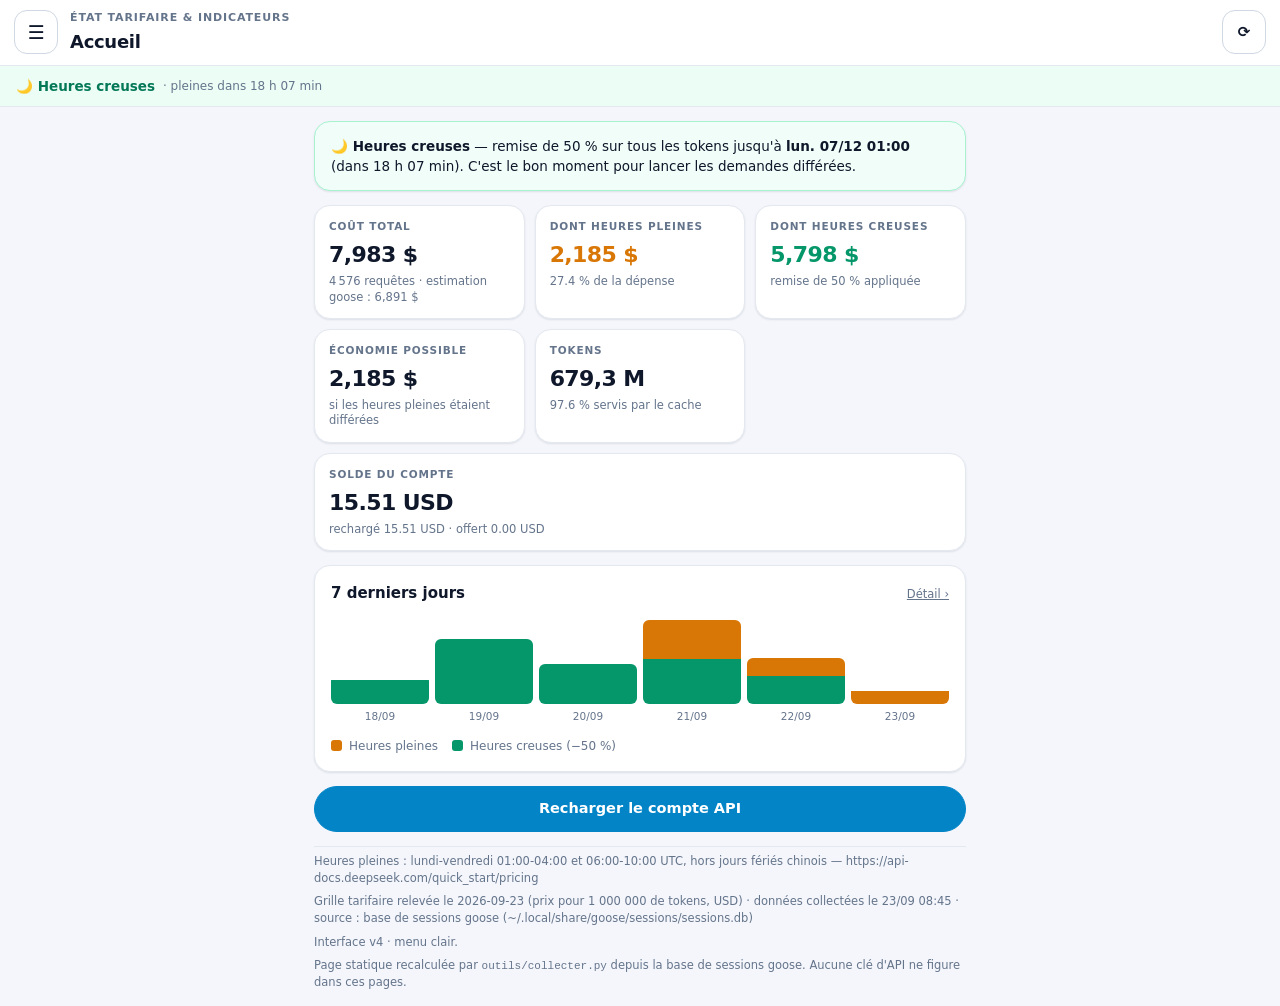
==== commit 8ecf4adb: "Corrige le sélecteur Barres/Cumul et rend les caches inoffensifs Trois corrections :  - le sélecteur" ====
--- a/docs/index.html
+++ b/docs/index.html
@@ -7,11 +7,11 @@
       content="width=device-width, initial-scale=1, viewport-fit=cover, maximum-scale=1, user-scalable=no"
     />
     <meta name="robots" content="noindex, nofollow" />
-    <meta name="color-scheme" content="dark" />
-    <title>Suivi DeepSeek — consommation &amp; heures creuses</title>
+    <meta name="color-scheme" content="light" />
+    <title>Accueil — Suivi DeepSeek</title>
     <meta
       name="description"
-      content="Consommation de l'API DeepSeek : heures pleines / creuses, coût par application et demandes en attente d'heures creuses."
+      content="Suivi de la consommation de l'API DeepSeek : état tarifaire en cours et indicateurs clés."
     />
     <link
       rel="icon"
@@ -19,37 +19,31 @@
     />
     <!-- Application installable (PWA) : manifeste, icônes, service worker. -->
     <link rel="manifest" href="manifest.webmanifest" />
-    <meta name="theme-color" content="#0b1220" />
+    <meta name="theme-color" content="#ffffff" />
     <link rel="apple-touch-icon" href="icone-192.png" />
     <link rel="apple-touch-startup-image" href="icone-512.png" />
     <meta name="apple-mobile-web-app-capable" content="yes" />
     <meta name="mobile-web-app-capable" content="yes" />
-    <meta name="apple-mobile-web-app-status-bar-style" content="black-translucent" />
+    <meta name="apple-mobile-web-app-status-bar-style" content="default" />
     <meta name="apple-mobile-web-app-title" content="Suivi DeepSeek" />
-    <link rel="stylesheet" href="style.css" />
+    <link rel="stylesheet" href="style.css?v=4" />
   </head>
-  <body>
+  <body data-page="index" data-version="4">
+    <!-- Menu : la case à cocher ouvre le panneau sans une ligne de script. -->
+    <input type="checkbox" id="bascule-menu" class="bascule" aria-label="Ouvrir le menu" />
+
     <header class="entete">
-      <div class="entete-haut">
-        <div class="entete-titre">
-          <h1>Suivi DeepSeek</h1>
-          <p id="entete-sous-titre">Consommation &amp; heures creuses</p>
-        </div>
-        <div class="entete-actions">
-          <button id="bouton-rafraichir" class="bouton-icone" type="button" aria-label="Actualiser les données">
-            ⟳
-          </button>
-          <button id="bouton-installer" class="bouton-icone large" type="button" hidden>
-            Installer
-          </button>
-        </div>
+      <label for="bascule-menu" class="bouton-menu" role="button" aria-label="Ouvrir le menu">☰</label>
+      <div class="entete-titre">
+        <p class="fil">État tarifaire & indicateurs</p>
+        <h1>Accueil</h1>
       </div>
-      <button id="pastille-horaire" class="pastille creuse" type="button" aria-label="État tarifaire en cours">…</button>
+      <a class="bouton-icone" href="" aria-label="Actualiser les données">⟳</a>
     </header>
 
+    <div id="pastille-horaire" class="pastille creuse">…</div>
+
     <main id="contenu">
-      <!-- ======================================================== SYNTHÈSE -->
-      <section class="vue" id="vue-synthese" aria-labelledby="onglet-synthese">
         <div id="bandeau" class="bandeau">Chargement des données…</div>
 
         <div id="cartes" class="grille-cartes"></div>
@@ -57,7 +51,7 @@
         <div class="panneau">
           <div class="panneau-titre">
             <h3>7 derniers jours</h3>
-            <button class="lien-bouton" type="button" data-aller="couts">Détail ›</button>
+            <a class="indication" href="couts.html">Détail ›</a>
           </div>
           <div id="mini-jours" class="mini-graphique"></div>
           <div class="legende">
@@ -79,138 +73,33 @@
         <div class="pied">
           <div id="pied-regle"></div>
           <div id="pied-source"></div>
+          <div id="pied-version"></div>
           <div>
-            Page statique recalculée par <code>outils/collecter.py</code> depuis la base de sessions goose. Aucune clé
-            d'API ne figure dans cette page.
+            Page statique recalculée par <code>outils/collecter.py</code> depuis la base de sessions goose.
+            Aucune clé d'API ne figure dans ces pages.
           </div>
         </div>
-      </section>
+    </main>
 
-      <!-- =========================================================== COÛTS -->
-      <section class="vue" id="vue-couts" aria-labelledby="onglet-couts" hidden>
-        <div class="barre-titre">
-          <h2>Coût dans le temps</h2>
-          <span class="indication">glissez pour parcourir, pincez pour zoomer</span>
+    <nav class="menu" aria-label="Types d'analyse">
+      <div class="menu-tete">
+        <div>
+          <p>Suivi DeepSeek</p>
+          <strong>Choisir une analyse</strong>
         </div>
-
-        <div class="segments" role="tablist" aria-label="Type de graphique">
-          <button class="segment actif" type="button" data-mode="barres" role="tab" aria-selected="true">Barres</button>
-          <button class="segment" type="button" data-mode="cumul" role="tab" aria-selected="false">Cumul</button>
-        </div>
-
-        <div class="panneau">
-          <div class="barre-graphique">
-            <span class="indication" id="indication-jours">Tout est affiché</span>
-            <div class="zoom-boutons" data-zoom="jours">
-              <button type="button" data-zoom-action="moins" aria-label="Dézoomer">−</button>
-              <button type="button" data-zoom-action="plus" aria-label="Zoomer">+</button>
-              <button type="button" data-zoom-action="reset" aria-label="Tout afficher">⤢</button>
-            </div>
-          </div>
-          <div id="graphique-jours" class="graphique"></div>
-          <div id="detail-jours" class="detail-graphique"></div>
-          <div id="legende-jours" class="legende"></div>
-        </div>
-
-        <div class="panneau">
-          <h3>Repères</h3>
-          <dl class="reperes" id="reperes-couts"></dl>
-        </div>
-      </section>
-
-      <!-- ======================================================== HORAIRES -->
-      <section class="vue" id="vue-horaires" aria-labelledby="onglet-horaires" hidden>
-        <div class="barre-titre">
-          <h2>Heures pleines / creuses</h2>
-        </div>
-
-        <div id="etat-horaires" class="panneau etat-horaires"></div>
-
-        <div class="panneau">
-          <div class="panneau-titre">
-            <h3>
-              Carte horaire
-              <small>coût cumulé par jour de semaine et heure UTC</small>
-            </h3>
-          </div>
-          <div class="barre-graphique">
-            <span class="indication">Touchez une case pour le détail</span>
-            <div class="zoom-boutons" data-zoom="thermique">
-              <button type="button" data-zoom-action="moins" aria-label="Dézoomer">−</button>
-              <button type="button" data-zoom-action="plus" aria-label="Zoomer">+</button>
-              <button type="button" data-zoom-action="reset" aria-label="Afficher 24 heures">⤢</button>
-            </div>
-          </div>
-          <div id="carte-thermique" class="graphique"></div>
-          <div id="detail-thermique" class="detail-graphique"></div>
-          <p class="aide">Les cases encadrées en orange sont facturées au tarif normal (heures pleines).</p>
-        </div>
-
-        <div class="panneau">
-          <div class="panneau-titre">
-            <h3>Créneaux les plus coûteux</h3>
-            <span class="indication">cumul sur la période collectée</span>
-          </div>
-          <div id="creneaux" class="liste-creneaux"></div>
-        </div>
-      </section>
-
-      <!-- ===================================================== RÉPARTITION -->
-      <section class="vue" id="vue-repartition" aria-labelledby="onglet-repartition" hidden>
-        <div class="barre-titre">
-          <h2>Répartition de la dépense</h2>
-        </div>
-
-        <div class="panneau">
-          <h3>Par profil</h3>
-          <div class="donut-bloc">
-            <div id="graphique-profils" class="donut"></div>
-            <div id="legende-profils" class="legende colonne"></div>
-          </div>
-          <div id="detail-profils" class="detail-graphique"></div>
-        </div>
-
-        <div class="panneau">
-          <div class="panneau-titre">
-            <h3>Par application</h3>
-            <span class="indication">touchez pour détailler</span>
-          </div>
-          <div id="graphique-applications" class="barres-applications"></div>
-        </div>
-
-        <div class="panneau">
-          <div class="panneau-titre">
-            <h3>Sessions récentes</h3>
-            <span class="indication" id="compte-sessions"></span>
-          </div>
-          <div id="lignes-sessions" class="liste-sessions"></div>
-          <button id="bouton-plus-sessions" class="bouton bouton-large" type="button" hidden>Tout afficher</button>
-        </div>
-      </section>
-
-      <!-- ======================================================== DEMANDES -->
-      <section class="vue" id="vue-demandes" aria-labelledby="onglet-demandes" hidden>
-        <div class="barre-titre">
-          <h2>Demandes différées</h2>
-          <span class="indication">rejouées en heures creuses (−50 %)</span>
-        </div>
-
-        <div class="panneau">
-          <div class="panneau-titre">
-            <h3>En attente de bascule</h3>
-            <span class="indication" id="compte-attente"></span>
-          </div>
-          <div id="taches" class="taches"></div>
-        </div>
-
-        <div class="panneau" id="panneau-traitees" hidden>
-          <div class="panneau-titre">
-            <h3>Déjà clôturées</h3>
-            <span class="indication" id="compte-traitees"></span>
-          </div>
-          <div id="taches-traitees" class="taches"></div>
-        </div>
-
+        <label for="bascule-menu" class="menu-fermer" role="button" aria-label="Fermer le menu">✕</label>
+      </div>
+      <ul class="menu-liste">
+<li><a href="index.html" aria-current="page"><span class="puce" aria-hidden="true">🧭</span><span class="libelle"><b>Accueil</b><span>état tarifaire &amp; indicateurs</span></span></a></li>
+<li><a href="couts.html"><span class="puce" aria-hidden="true">💵</span><span class="libelle"><b>Coûts dans le temps</b><span>coût par jour, cumul, zoom</span></span></a></li>
+<li><a href="horaires.html"><span class="puce" aria-hidden="true">🕒</span><span class="libelle"><b>Heures pleines / creuses</b><span>carte horaire, créneaux coûteux</span></span></a></li>
+<li><a href="repartition.html"><span class="puce" aria-hidden="true">📊</span><span class="libelle"><b>Répartition</b><span>profils, applications, sessions</span></span></a></li>
+<li><a href="demandes.html"><span class="puce" aria-hidden="true">📥</span><span class="libelle"><b>Demandes différées</b><span>file d'attente &amp; historique</span></span> <span class="compte" id="badge-demandes" hidden></span></a></li>
+      </ul>
+      <div class="menu-pied">
+        <button id="bouton-installer" class="bouton bouton-large" type="button" hidden>
+          Installer l'application
+        </button>
         <a
           class="bouton bouton-principal bouton-large"
           data-lien-recharge
@@ -220,27 +109,13 @@
         >
           Recharger le compte API
         </a>
-      </section>
-    </main>
-
-    <nav class="onglets" aria-label="Types d'analyse">
-      <button class="onglet" type="button" data-onglet="synthese" id="onglet-synthese" aria-selected="true">
-        <span class="icone" aria-hidden="true">🧭</span>Synthèse
-      </button>
-      <button class="onglet" type="button" data-onglet="couts" id="onglet-couts" aria-selected="false">
-        <span class="icone" aria-hidden="true">💵</span>Coûts
-      </button>
-      <button class="onglet" type="button" data-onglet="horaires" id="onglet-horaires" aria-selected="false">
-        <span class="icone" aria-hidden="true">🕒</span>Horaires
-      </button>
-      <button class="onglet" type="button" data-onglet="repartition" id="onglet-repartition" aria-selected="false">
-        <span class="icone" aria-hidden="true">📊</span>Répartition
-      </button>
-      <button class="onglet" type="button" data-onglet="demandes" id="onglet-demandes" aria-selected="false">
-        <span class="icone" aria-hidden="true">📥</span>Demandes<span id="badge-demandes" class="badge" hidden></span>
-      </button>
+        <div class="menu-version">
+          <span class="indication">Interface <span id="pied-version-menu">…</span></span>
+          <button id="bouton-maj" class="lien-bouton" type="button">Forcer la mise à jour</button>
+        </div>
+      </div>
     </nav>
 
-    <script src="app.js"></script>
+    <script src="app.js?v=4"></script>
   </body>
 </html>
--- a/docs/style.css
+++ b/docs/style.css
@@ -1,19 +1,26 @@
-/* Suivi DeepSeek — interface mobile (une main, un pouce).
-   Mobile d'abord : les media queries n'ajoutent que du confort sur grand écran. */
+/* Suivi DeepSeek — interface claire pour téléphone.
+   Navigation par menu (liens natifs vers des pages séparées) : la mise en page
+   ne dépend d'aucun script pour circuler entre les écrans. */
 
 :root {
-  --fond: #0b1220;
-  --panneau: #121c2f;
-  --panneau-2: #16223a;
-  --bord: #24324a;
-  --texte: #e6ecf5;
-  --texte-doux: #93a3bd;
-  --pleine: #f59e0b;
-  --creuse: #22c55e;
-  --accent: #38bdf8;
-  --danger: #ef4444;
+  color-scheme: light;
+
+  --fond: #f4f6fb;
+  --carte: #ffffff;
+  --carte-2: #f8fafc;
+  --bord: #e4e9f0;
+  --bord-fort: #cfd8e3;
+  --texte: #0f172a;
+  --texte-doux: #64748b;
+  --pleine: #d97706; /* heures pleines — ambre lisible sur blanc */
+  --creuse: #059669; /* heures creuses — émeraude */
+  --accent: #0284c7; /* cumul, liens actifs */
+  --accent-rgb: 2, 132, 199;
+  --danger: #dc2626;
+  --grille: #eaeff6; /* lignes de grille des graphiques */
+  --case-vide: #eef2f7; /* carte horaire : case sans donnée */
+  --ombre: 0 1px 2px rgba(15, 23, 42, 0.06), 0 1px 3px rgba(15, 23, 42, 0.04);
   --rayon: 16px;
-  --barre-onglets: 62px;
   --marge: 14px;
 }
 
@@ -32,15 +39,12 @@
 
 body {
   margin: 0;
-  background:
-    radial-gradient(900px 480px at 15% -10%, #17253c 0%, var(--fond) 60%),
-    var(--fond);
-  background-attachment: fixed;
+  background: var(--fond);
   color: var(--texte);
   font: 15px/1.5 "Inter", "Segoe UI", system-ui, -apple-system, sans-serif;
-  min-height: 100dvh;
-  overscroll-behavior-y: none;
-  padding-bottom: calc(var(--barre-onglets) + env(safe-area-inset-bottom, 0px) + 18px);
+  min-height: 100vh;
+  display: flex;
+  flex-direction: column;
 }
 
 a { color: var(--accent); }
@@ -51,53 +55,69 @@
   position: sticky;
   top: 0;
   z-index: 20;
+  display: flex;
+  align-items: center;
+  gap: 12px;
   padding: calc(env(safe-area-inset-top, 0px) + 10px) var(--marge) 10px;
-  background: rgba(11, 18, 32, 0.9);
-  backdrop-filter: blur(14px);
-  -webkit-backdrop-filter: blur(14px);
+  background: var(--carte);
   border-bottom: 1px solid var(--bord);
-  display: grid;
-  gap: 10px;
-}
-
-.entete-haut {
-  display: flex;
-  align-items: center;
-  justify-content: space-between;
-  gap: 10px;
-}
-
-.entete h1 {
+}
+
+.bouton-menu {
+  flex-shrink: 0;
+  width: 44px;
+  height: 44px;
+  display: flex;
+  align-items: center;
+  justify-content: center;
+  border: 1px solid var(--bord-fort);
+  border-radius: 13px;
+  background: var(--carte);
+  color: var(--texte);
+  font-size: 19px;
+  line-height: 1;
+  cursor: pointer;
+  user-select: none;
+}
+.bouton-menu:active { background: var(--carte-2); }
+
+.entete-titre { flex: 1; min-width: 0; }
+.entete-titre .fil {
   margin: 0;
+  font-size: 11px;
+  font-weight: 600;
+  letter-spacing: 0.08em;
+  text-transform: uppercase;
+  color: var(--texte-doux);
+}
+.entete-titre h1 {
+  margin: 1px 0 0;
   font-size: 18px;
   letter-spacing: -0.3px;
-}
-
-.entete p {
-  margin: 1px 0 0;
-  color: var(--texte-doux);
-  font-size: 12px;
-}
-
-.entete-actions { display: flex; align-items: center; gap: 8px; flex-shrink: 0; }
+  white-space: nowrap;
+  overflow: hidden;
+  text-overflow: ellipsis;
+}
 
 .bouton-icone {
-  min-width: 42px;
-  height: 42px;
+  flex-shrink: 0;
+  min-width: 44px;
+  height: 44px;
   padding: 0 12px;
   display: inline-flex;
   align-items: center;
   justify-content: center;
-  border: 1px solid var(--bord);
-  border-radius: 14px;
-  background: var(--panneau-2);
+  border: 1px solid var(--bord-fort);
+  border-radius: 13px;
+  background: var(--carte);
   color: var(--texte);
   font-family: inherit;
   font-size: 15px;
   font-weight: 600;
-}
-.bouton-icone.large { font-size: 13px; }
-.bouton-icone:active { background: #1d2c49; }
+  text-decoration: none;
+  cursor: pointer;
+}
+.bouton-icone:active { background: var(--carte-2); }
 
 .bouton {
   display: inline-flex;
@@ -107,8 +127,8 @@
   min-height: 46px;
   padding: 10px 18px;
   border-radius: 999px;
-  border: 1px solid var(--bord);
-  background: var(--panneau-2);
+  border: 1px solid var(--bord-fort);
+  background: var(--carte);
   color: var(--texte);
   font-family: inherit;
   font-size: 14.5px;
@@ -116,79 +136,204 @@
   text-decoration: none;
   cursor: pointer;
 }
-.bouton:active { transform: scale(0.985); }
-.bouton-principal { background: linear-gradient(120deg, #0ea5e9, #2563eb); border-color: transparent; }
+.bouton-principal {
+  background: var(--accent);
+  border-color: var(--accent);
+  color: #fff;
+}
 .bouton-large { width: 100%; }
+
+/* --------------------------------------------------------------- état tarif */
+
+.pastille {
+  display: flex;
+  align-items: center;
+  gap: 8px;
+  padding: 10px 16px;
+  font-size: 13.5px;
+  font-weight: 600;
+  border-bottom: 1px solid var(--bord);
+}
+.pastille small { font-weight: 500; color: var(--texte-doux); font-size: 12px; }
+.pastille.pleine { background: #fff7ed; color: #b45309; }
+.pastille.creuse { background: #ecfdf5; color: #047857; }
+
+/* --------------------------------------------------------------------- menu */
+
+/* Bascule sans script : une case à cocher masquée pilote l'ouverture du menu. */
+.bascule {
+  position: absolute;
+  opacity: 0;
+  pointer-events: none;
+}
+
+.menu {
+  position: fixed;
+  inset: 0;
+  z-index: 40;
+  display: flex;
+  flex-direction: column;
+  gap: 4px;
+  padding: calc(env(safe-area-inset-top, 0px) + 12px) 14px
+    calc(env(safe-area-inset-bottom, 0px) + 18px);
+  background: var(--carte);
+  overflow-y: auto;
+  transform: translateY(-101%);
+  visibility: hidden;
+  transition: transform 0.22s ease;
+}
+.bascule:checked ~ .menu {
+  transform: translateY(0);
+  visibility: visible;
+}
+
+.menu-tete {
+  display: flex;
+  align-items: center;
+  justify-content: space-between;
+  gap: 10px;
+  padding-bottom: 10px;
+  border-bottom: 1px solid var(--bord);
+}
+.menu-tete p {
+  margin: 0;
+  font-size: 11px;
+  font-weight: 600;
+  letter-spacing: 0.08em;
+  text-transform: uppercase;
+  color: var(--texte-doux);
+}
+.menu-tete strong { display: block; font-size: 17px; letter-spacing: -0.2px; }
+.menu-fermer {
+  width: 44px;
+  height: 44px;
+  display: flex;
+  align-items: center;
+  justify-content: center;
+  border: 1px solid var(--bord-fort);
+  border-radius: 13px;
+  font-size: 17px;
+  cursor: pointer;
+}
+
+.menu-liste { list-style: none; margin: 10px 0 0; padding: 0; display: grid; gap: 8px; }
+.menu-liste a {
+  display: flex;
+  align-items: center;
+  gap: 13px;
+  min-height: 62px;
+  padding: 12px 14px;
+  border: 1px solid var(--bord);
+  border-radius: 14px;
+  background: var(--carte-2);
+  color: var(--texte);
+  text-decoration: none;
+}
+.menu-liste a:active { background: #eef2f7; }
+.menu-liste a[aria-current="page"] {
+  border-color: var(--accent);
+  background: #f0f9ff;
+}
+.menu-liste .puce {
+  width: 36px;
+  height: 36px;
+  flex-shrink: 0;
+  display: flex;
+  align-items: center;
+  justify-content: center;
+  border-radius: 11px;
+  background: var(--carte);
+  border: 1px solid var(--bord);
+  font-size: 18px;
+}
+.menu-liste .libelle { display: grid; gap: 1px; min-width: 0; }
+.menu-liste .libelle b { font-size: 14.5px; font-weight: 600; }
+.menu-liste .libelle span { font-size: 12px; color: var(--texte-doux); }
+.menu-liste .compte {
+  margin-left: auto;
+  min-width: 22px;
+  height: 22px;
+  padding: 0 7px;
+  border-radius: 999px;
+  background: var(--pleine);
+  color: #fff;
+  font-size: 12px;
+  font-weight: 700;
+  display: inline-flex;
+  align-items: center;
+  justify-content: center;
+}
+.menu-pied {
+  margin-top: auto;
+  padding-top: 14px;
+  display: grid;
+  gap: 9px;
+  border-top: 1px solid var(--bord);
+}
+
+.menu-version {
+  display: flex;
+  align-items: center;
+  justify-content: space-between;
+  gap: 10px;
+  padding-top: 2px;
+}
 
 .lien-bouton {
   border: 0;
   background: none;
   color: var(--accent);
   font: inherit;
-  font-size: 13.5px;
-  font-weight: 600;
-  padding: 6px 2px;
-}
-
-/* Pastille tarifaire : l'information la plus importante, toujours visible. */
-.pastille {
-  display: flex;
-  align-items: center;
-  gap: 8px;
+  font-size: 12.5px;
+  font-weight: 600;
+  text-decoration: underline;
+  padding: 8px 2px;
+  cursor: pointer;
+}
+
+/* ------------------------------------------------------------------ contenu */
+
+main {
+  flex: 1;
   width: 100%;
-  min-height: 44px;
-  padding: 9px 14px;
-  border-radius: 14px;
-  font: inherit;
-  font-size: 13.5px;
-  font-weight: 700;
-  text-align: left;
-  border: 1px solid transparent;
-  color: inherit;
-}
-.pastille small { font-weight: 500; color: var(--texte-doux); font-size: 12px; }
-.pastille.pleine { background: rgba(245, 158, 11, 0.14); border-color: rgba(245, 158, 11, 0.5); color: #fbbf24; }
-.pastille.creuse { background: rgba(34, 197, 94, 0.14); border-color: rgba(34, 197, 94, 0.5); color: #4ade80; }
-
-/* -------------------------------------------------------------------- vues */
-
-main {
+  max-width: 680px;
+  margin: 0 auto;
   padding: var(--marge);
   display: grid;
   gap: var(--marge);
-  max-width: 720px;
-  margin: 0 auto;
-}
-
-.vue { display: grid; gap: var(--marge); animation: apparition 0.18s ease-out; }
-
-@keyframes apparition {
-  from { opacity: 0; transform: translateY(6px); }
-  to { opacity: 1; transform: none; }
-}
-
-.barre-titre { display: flex; flex-wrap: wrap; align-items: baseline; justify-content: space-between; gap: 6px; }
-.barre-titre h2 { margin: 0; font-size: 19px; letter-spacing: -0.2px; }
+  align-content: start;
+}
+
+.barre-titre {
+  display: flex;
+  flex-wrap: wrap;
+  align-items: baseline;
+  justify-content: space-between;
+  gap: 6px;
+}
+.barre-titre h2 { margin: 0; font-size: 18px; letter-spacing: -0.2px; }
 .indication { color: var(--texte-doux); font-size: 11.5px; font-weight: 500; }
-.aide { margin: 10px 0 0; color: var(--texte-doux); font-size: 12px; }
+.aide { margin: 0; color: var(--texte-doux); font-size: 12px; }
 .vide { color: var(--texte-doux); font-size: 13.5px; margin: 0; }
 
 .bandeau {
   border-radius: var(--rayon);
   padding: 14px 16px;
   border: 1px solid var(--bord);
-  background: var(--panneau);
+  background: var(--carte);
+  box-shadow: var(--ombre);
   font-size: 13.5px;
 }
-.bandeau.alerte { border-color: rgba(245, 158, 11, 0.45); background: rgba(245, 158, 11, 0.08); }
-.bandeau.creuse { border-color: rgba(34, 197, 94, 0.4); background: rgba(34, 197, 94, 0.07); }
-.bandeau.erreur { border-color: var(--danger); color: #fca5a5; }
-.bandeau strong { color: #fff; }
+.bandeau.alerte { border-color: #fcd34d; background: #fffbeb; }
+.bandeau.creuse { border-color: #a7f3d0; background: #f0fdf9; }
+.bandeau.erreur { border-color: #fecaca; background: #fef2f2; color: #b91c1c; }
+.bandeau strong { color: inherit; font-weight: 700; }
 
 .panneau {
-  background: var(--panneau);
+  background: var(--carte);
   border: 1px solid var(--bord);
   border-radius: var(--rayon);
+  box-shadow: var(--ombre);
   padding: 16px;
   min-width: 0;
   display: grid;
@@ -199,14 +344,15 @@
 .panneau h3 { margin: 0; font-size: 15px; }
 .panneau h3 small { display: block; color: var(--texte-doux); font-weight: 400; font-size: 12px; margin-top: 2px; }
 
-/* ------------------------------------------------------------ indicateurs */
+/* -------------------------------------------------------------- indicateurs */
 
 .grille-cartes { display: grid; grid-template-columns: 1fr 1fr; gap: 10px; }
 
 .carte {
-  background: linear-gradient(180deg, var(--panneau-2), var(--panneau));
+  background: var(--carte);
   border: 1px solid var(--bord);
   border-radius: var(--rayon);
+  box-shadow: var(--ombre);
   padding: 13px 14px;
   display: grid;
   gap: 3px;
@@ -222,15 +368,15 @@
 }
 .carte .valeur { font-size: 22px; font-weight: 700; letter-spacing: -0.6px; }
 .carte .detail { font-size: 11.5px; color: var(--texte-doux); line-height: 1.35; }
-.carte.pleine .valeur { color: #fbbf24; }
-.carte.creuse .valeur { color: #4ade80; }
+.carte.pleine .valeur { color: var(--pleine); }
+.carte.creuse .valeur { color: var(--creuse); }
 .carte.large { grid-column: 1 / -1; }
 
 /* --------------------------------------------------------- mini-graphique */
 
 .mini-graphique { display: flex; align-items: flex-end; gap: 6px; height: 108px; }
 .mini-jour { flex: 1; display: flex; flex-direction: column; justify-content: flex-end; height: 100%; min-width: 0; }
-.mini-piste { height: 84px; display: flex; flex-direction: column-reverse; border-radius: 6px; overflow: hidden; }
+.mini-piste { display: flex; flex-direction: column-reverse; border-radius: 6px; overflow: hidden; }
 .mini-seg { width: 100%; }
 .mini-seg.creuse { background: var(--creuse); }
 .mini-seg.pleine { background: var(--pleine); }
@@ -239,7 +385,7 @@
 /* -------------------------------------------------------------- graphiques */
 
 .graphique { width: 100%; touch-action: pan-y; user-select: none; }
-.graphique svg { display: block; width: 100%; overflow: visible; }
+.graphique svg { display: block; width: 100%; }
 .graphique.vide { padding: 24px 0; text-align: center; }
 
 .barre-graphique {
@@ -252,18 +398,18 @@
 
 .zoom-boutons { display: flex; gap: 6px; }
 .zoom-boutons button {
-  width: 40px;
-  height: 40px;
+  width: 42px;
+  height: 42px;
   border-radius: 12px;
-  border: 1px solid var(--bord);
-  background: var(--panneau-2);
+  border: 1px solid var(--bord-fort);
+  background: var(--carte);
   color: var(--texte);
   font-family: inherit;
   font-size: 16px;
   font-weight: 700;
   line-height: 1;
 }
-.zoom-boutons button:active { background: var(--accent); color: #06111f; }
+.zoom-boutons button:active { background: var(--accent); border-color: var(--accent); color: #fff; }
 
 .segments {
   display: grid;
@@ -273,10 +419,10 @@
   padding: 4px;
   border: 1px solid var(--bord);
   border-radius: 14px;
-  background: var(--panneau-2);
+  background: var(--carte-2);
 }
 .segment {
-  min-height: 40px;
+  min-height: 42px;
   border: 0;
   border-radius: 11px;
   background: none;
@@ -285,7 +431,7 @@
   font-size: 13.5px;
   font-weight: 600;
 }
-.segment.actif { background: var(--panneau); color: var(--texte); box-shadow: 0 1px 0 rgba(255, 255, 255, 0.05) inset; }
+.segment.actif { background: var(--carte); color: var(--texte); box-shadow: var(--ombre); }
 
 .detail-graphique {
   min-height: 44px;
@@ -293,18 +439,19 @@
   align-items: center;
   padding: 11px 13px;
   border-radius: 12px;
-  background: rgba(56, 189, 248, 0.07);
-  border: 1px solid rgba(56, 189, 248, 0.22);
+  background: #f0f9ff;
+  border: 1px solid #bae6fd;
   font-size: 12.5px;
   line-height: 1.45;
-}
-.detail-graphique.hors-ligne { background: rgba(255, 255, 255, 0.04); border-color: var(--bord); }
-.detail-graphique b { color: #fff; }
+  color: #0c4a6e;
+}
+.detail-graphique b { color: #082f49; }
 
 .legende { display: flex; flex-wrap: wrap; gap: 8px 14px; font-size: 12px; }
 .legende span { display: inline-flex; align-items: center; gap: 7px; color: var(--texte-doux); }
 .legende i { width: 11px; height: 11px; border-radius: 3px; display: inline-block; flex-shrink: 0; }
 .legende.colonne { flex-direction: column; align-items: flex-start; gap: 8px; }
+.legende.colonne span { cursor: pointer; }
 
 svg .cellule, svg rect[data-jour] { cursor: pointer; }
 
@@ -315,18 +462,30 @@
 
 /* ---------------------------------------------------------------- horaires */
 
-.etat-horaires .etat-grand { font-size: 20px; font-weight: 700; letter-spacing: -0.3px; }
-.etat-horaires.pleine .etat-grand { color: #fbbf24; }
-.etat-horaires.creuse .etat-grand { color: #4ade80; }
+.etat-horaires .etat-grand { font-size: 19px; font-weight: 700; letter-spacing: -0.3px; }
+.etat-horaires.pleine .etat-grand { color: var(--pleine); }
+.etat-horaires.creuse .etat-grand { color: var(--creuse); }
 .etat-horaires p { margin: 0; font-size: 13px; color: var(--texte-doux); }
-.etat-horaires .compte { font-size: 25px; font-weight: 700; letter-spacing: -0.6px; font-variant-numeric: tabular-nums; }
-
-.liste-creneaux { display: grid; gap: 9px; }
-.creneau { display: grid; grid-template-columns: 1fr auto; gap: 2px 10px; padding: 9px 0; border-bottom: 1px solid var(--bord); }
+.etat-horaires .compte { font-size: 26px; font-weight: 700; letter-spacing: -0.6px; font-variant-numeric: tabular-nums; }
+
+.liste-creneaux { display: grid; gap: 4px; }
+.creneau {
+  display: grid;
+  grid-template-columns: 1fr auto;
+  gap: 3px 10px;
+  padding: 9px 0;
+  border: 0;
+  border-bottom: 1px solid var(--bord);
+  background: none;
+  color: inherit;
+  font: inherit;
+  text-align: left;
+  width: 100%;
+}
 .creneau:last-child { border-bottom: 0; }
 .creneau .nom { font-size: 13.5px; font-weight: 600; }
 .creneau .valeur { font-size: 13.5px; font-weight: 700; font-variant-numeric: tabular-nums; }
-.creneau .jauge { grid-column: 1 / -1; height: 5px; border-radius: 999px; background: rgba(255, 255, 255, 0.06); overflow: hidden; }
+.creneau .jauge { grid-column: 1 / -1; height: 5px; border-radius: 999px; background: var(--case-vide); overflow: hidden; }
 .creneau .jauge i { display: block; height: 100%; border-radius: 999px; }
 .creneau .meta { grid-column: 1 / -1; color: var(--texte-doux); font-size: 11.5px; }
 
@@ -334,7 +493,7 @@
 
 .donut-bloc { display: grid; gap: 12px; justify-items: center; }
 .donut { width: 100%; display: flex; justify-content: center; }
-.donut svg { width: auto; max-width: 220px; }
+.donut svg { width: auto; max-width: 210px; }
 
 .barres-applications { display: grid; gap: 10px; }
 .application {
@@ -342,40 +501,36 @@
   text-align: left;
   border: 1px solid var(--bord);
   border-radius: 13px;
-  background: var(--panneau-2);
+  background: var(--carte);
   color: inherit;
   font: inherit;
   padding: 11px 13px;
   display: grid;
   gap: 7px;
 }
+.application:active { background: var(--carte-2); }
 .application .ligne { display: flex; align-items: baseline; justify-content: space-between; gap: 10px; }
 .application .nom { font-size: 13.5px; font-weight: 600; overflow: hidden; text-overflow: ellipsis; white-space: nowrap; }
 .application .montant { font-size: 13.5px; font-weight: 700; font-variant-numeric: tabular-nums; flex-shrink: 0; }
-.application .piste { display: flex; height: 8px; border-radius: 999px; overflow: hidden; background: rgba(255, 255, 255, 0.06); }
+.application .piste { display: flex; height: 8px; border-radius: 999px; overflow: hidden; background: var(--case-vide); }
 .application .piste i { display: block; height: 100%; }
 .application .meta { color: var(--texte-doux); font-size: 11.5px; }
-.application .details { display: grid; gap: 5px; padding-top: 4px; border-top: 1px dashed var(--bord); font-size: 12px; color: var(--texte-doux); }
+.application .details { display: grid; gap: 5px; padding-top: 6px; border-top: 1px dashed var(--bord); font-size: 12px; color: var(--texte-doux); }
 .application .details b { color: var(--texte); }
 
 .liste-sessions { display: grid; gap: 9px; }
 .session {
   border: 1px solid var(--bord);
   border-radius: 13px;
-  background: var(--panneau-2);
+  background: var(--carte);
   padding: 11px 13px;
   display: grid;
   gap: 6px;
-  border-left: 4px solid var(--bord);
+  border-left-width: 4px;
+  border-left-style: solid;
 }
 .session .ligne { display: flex; align-items: baseline; justify-content: space-between; gap: 10px; }
-.session .nom {
-  font-size: 13px;
-  font-weight: 600;
-  overflow: hidden;
-  text-overflow: ellipsis;
-  white-space: nowrap;
-}
+.session .nom { font-size: 13px; font-weight: 600; overflow: hidden; text-overflow: ellipsis; white-space: nowrap; }
 .session .montant { font-size: 14px; font-weight: 700; font-variant-numeric: tabular-nums; flex-shrink: 0; }
 .session .meta { display: flex; flex-wrap: wrap; gap: 4px 10px; color: var(--texte-doux); font-size: 11.5px; }
 
@@ -385,7 +540,7 @@
   border-radius: 999px;
   font-size: 11px;
   font-weight: 600;
-  background: rgba(255, 255, 255, 0.07);
+  background: var(--carte-2);
   border: 1px solid var(--bord);
   white-space: nowrap;
 }
@@ -398,17 +553,19 @@
   border-left: 4px solid var(--pleine);
   border-radius: 13px;
   padding: 13px 14px;
-  background: var(--panneau-2);
+  background: var(--carte);
   display: grid;
   gap: 9px;
 }
+.tache.traitee { border-left-color: var(--creuse); }
 .tache .entete-tache { display: flex; flex-wrap: wrap; gap: 8px; align-items: center; justify-content: space-between; }
 .tache .prompt {
   font-family: "JetBrains Mono", ui-monospace, SFMono-Regular, Menlo, monospace;
   font-size: 12.5px;
   white-space: pre-wrap;
   word-break: break-word;
-  background: rgba(0, 0, 0, 0.28);
+  background: var(--carte-2);
+  border: 1px solid var(--bord);
   border-radius: 10px;
   padding: 10px 12px;
   margin: 0;
@@ -417,97 +574,27 @@
 }
 .tache .meta { display: flex; flex-wrap: wrap; gap: 4px 14px; color: var(--texte-doux); font-size: 12px; }
 .tache .meta b { color: var(--texte); font-weight: 600; }
-.tache.traitee { border-left-color: var(--creuse); opacity: 0.86; }
 
 /* ------------------------------------------------------------------- pied */
 
 .pied {
   color: var(--texte-doux);
   font-size: 11.5px;
+  display: grid;
+  gap: 6px;
+  padding-top: 6px;
   border-top: 1px solid var(--bord);
-  padding-top: 14px;
-  display: grid;
-  gap: 6px;
 }
 .pied code { font-size: 11px; }
 
-/* ------------------------------------------------- barre d'onglets du bas */
-
-.onglets {
-  position: fixed;
-  left: 0;
-  right: 0;
-  bottom: 0;
-  z-index: 30;
-  display: grid;
-  grid-template-columns: repeat(5, 1fr);
-  background: rgba(13, 20, 34, 0.96);
-  backdrop-filter: blur(16px);
-  -webkit-backdrop-filter: blur(16px);
-  border-top: 1px solid var(--bord);
-  padding-bottom: env(safe-area-inset-bottom, 0px);
-}
-
-.onglet {
-  position: relative;
-  display: flex;
-  flex-direction: column;
-  align-items: center;
-  justify-content: center;
-  gap: 3px;
-  min-height: var(--barre-onglets);
-  padding: 8px 2px 6px;
-  border: 0;
-  background: none;
-  color: var(--texte-doux);
-  font: inherit;
-  font-size: 10px;
-  font-weight: 600;
-  letter-spacing: 0.01em;
-}
-.onglet .icone { font-size: 19px; line-height: 1; }
-.onglet[aria-selected="true"] { color: var(--accent); }
-.onglet[aria-selected="true"]::before {
-  content: "";
-  position: absolute;
-  top: 0;
-  width: 26px;
-  height: 3px;
-  border-radius: 0 0 3px 3px;
-  background: var(--accent);
-}
-.badge {
-  position: absolute;
-  top: 7px;
-  right: calc(50% - 22px);
-  min-width: 17px;
-  height: 17px;
-  padding: 0 4px;
-  border-radius: 999px;
-  background: var(--pleine);
-  color: #221500;
-  font-size: 10.5px;
-  font-weight: 700;
-  display: inline-flex;
-  align-items: center;
-  justify-content: center;
-}
-
-/* ----------------------------------------------------------- grand écran */
+/* ------------------------------------------------------------ grand écran */
 
 @media (min-width: 460px) {
   .donut-bloc { grid-template-columns: auto 1fr; justify-items: start; align-items: center; }
 }
 
-@media (min-width: 720px) {
+@media (min-width: 700px) {
   .grille-cartes { grid-template-columns: repeat(3, 1fr); }
-  .entete, main { max-width: 720px; margin: 0 auto; }
-  .entete { border-left: 1px solid var(--bord); border-right: 1px solid var(--bord); }
-  .onglets {
-    max-width: 720px;
-    margin: 0 auto;
-    border: 1px solid var(--bord);
-    border-bottom: 0;
-    border-radius: 18px 18px 0 0;
-  }
-}
+  .menu { max-width: 460px; margin: 0 auto; border-right: 1px solid var(--bord); border-left: 1px solid var(--bord); }
+  .menu-liste { gap: 10px; }
+}
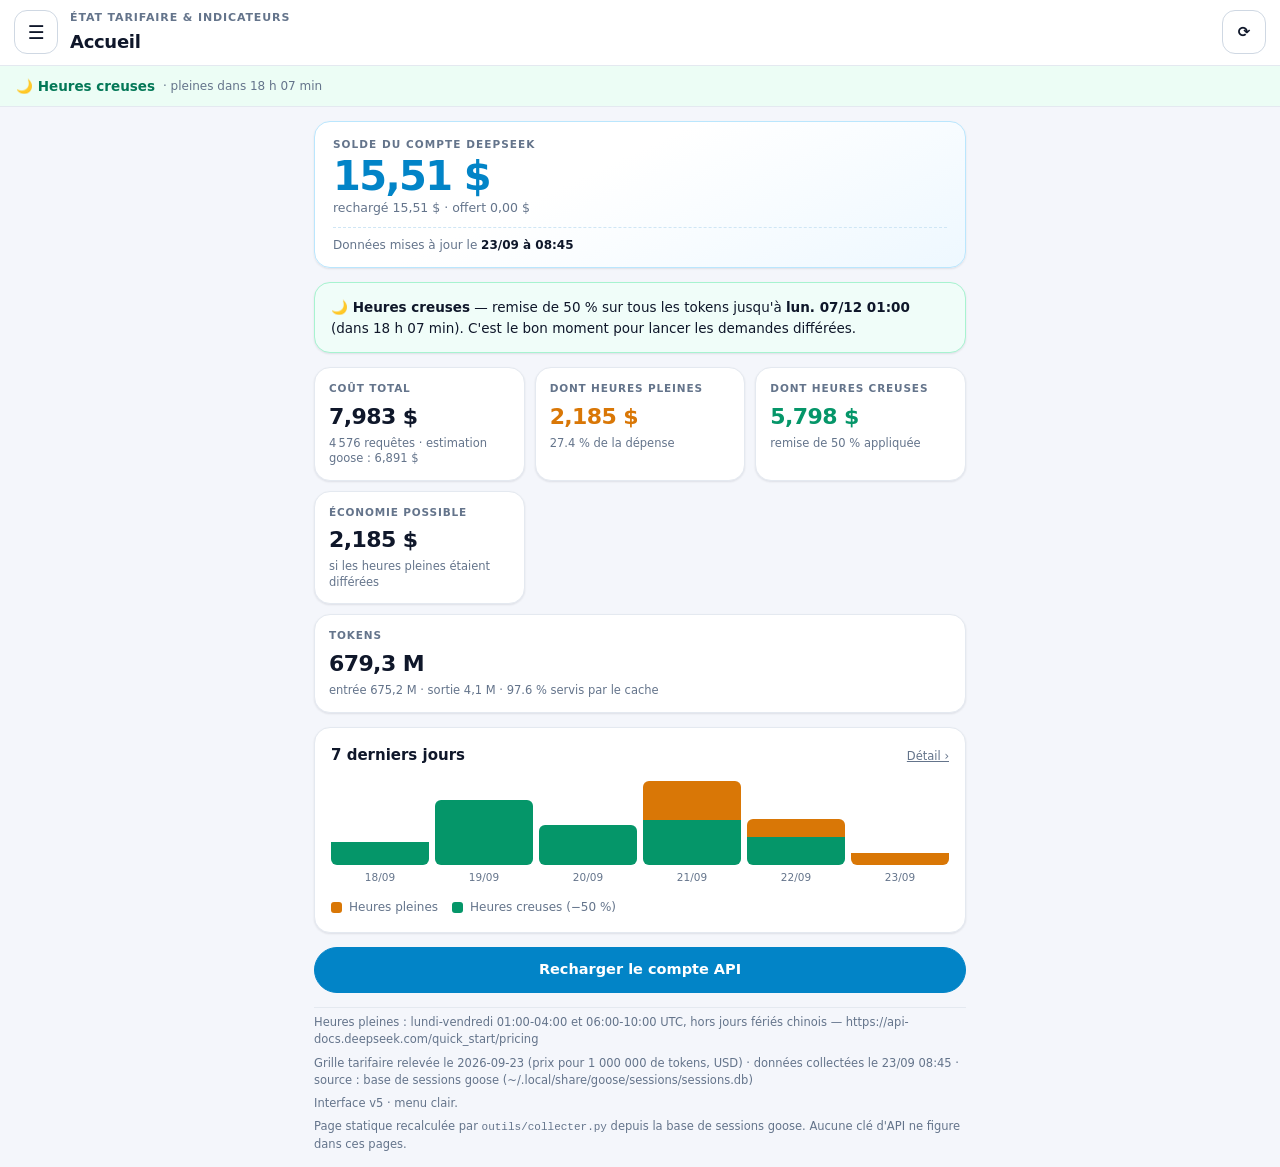
==== commit 14b0ff94: "Met le solde et la date de collecte en tête de chaque page - bandeau « Solde du compte DeepSeek » en" ====
--- a/docs/index.html
+++ b/docs/index.html
@@ -26,9 +26,9 @@
     <meta name="mobile-web-app-capable" content="yes" />
     <meta name="apple-mobile-web-app-status-bar-style" content="default" />
     <meta name="apple-mobile-web-app-title" content="Suivi DeepSeek" />
-    <link rel="stylesheet" href="style.css?v=4" />
+    <link rel="stylesheet" href="style.css?v=5" />
   </head>
-  <body data-page="index" data-version="4">
+  <body data-page="index" data-version="5">
     <!-- Menu : la case à cocher ouvre le panneau sans une ligne de script. -->
     <input type="checkbox" id="bascule-menu" class="bascule" aria-label="Ouvrir le menu" />
 
@@ -44,6 +44,13 @@
     <div id="pastille-horaire" class="pastille creuse">…</div>
 
     <main id="contenu">
+      <section class="hero" id="solde-hero" aria-label="Solde du compte DeepSeek">
+        <p class="hero-titre">Solde du compte DeepSeek</p>
+        <p class="hero-montant" id="solde-montant">…</p>
+        <p class="hero-detail" id="solde-detail">chargement des données…</p>
+        <p class="hero-maj" id="solde-maj">…</p>
+      </section>
+
         <div id="bandeau" class="bandeau">Chargement des données…</div>
 
         <div id="cartes" class="grille-cartes"></div>
@@ -116,6 +123,6 @@
       </div>
     </nav>
 
-    <script src="app.js?v=4"></script>
+    <script src="app.js?v=5"></script>
   </body>
 </html>
--- a/docs/style.css
+++ b/docs/style.css
@@ -329,6 +329,47 @@
 .bandeau.erreur { border-color: #fecaca; background: #fef2f2; color: #b91c1c; }
 .bandeau strong { color: inherit; font-weight: 700; }
 
+/* ---------------------------------------------------------- bandeau solde */
+
+.hero {
+  background: linear-gradient(155deg, #ffffff 40%, #eef8ff);
+  border: 1px solid #bae6fd;
+  border-radius: var(--rayon);
+  box-shadow: var(--ombre);
+  padding: 15px 18px 13px;
+  display: grid;
+  gap: 2px;
+}
+.hero-titre {
+  margin: 0;
+  font-size: 10.5px;
+  font-weight: 700;
+  letter-spacing: 0.1em;
+  text-transform: uppercase;
+  color: var(--texte-doux);
+}
+.hero-montant {
+  margin: 0;
+  font-size: 40px;
+  font-weight: 800;
+  letter-spacing: -1.6px;
+  line-height: 1.05;
+  color: var(--accent);
+  font-variant-numeric: tabular-nums;
+}
+.hero-detail { margin: 0; font-size: 12.5px; color: var(--texte-doux); }
+.hero-maj {
+  margin: 8px 0 0;
+  padding-top: 8px;
+  border-top: 1px dashed #cfe6f5;
+  font-size: 12px;
+  color: var(--texte-doux);
+}
+.hero-maj b { color: var(--texte); font-weight: 600; }
+.hero-hors-ligne { color: #b45309; }
+.hero.epuise { border-color: #fecaca; background: linear-gradient(155deg, #ffffff 40%, #fef2f2); }
+.hero.epuise .hero-montant { color: var(--danger); }
+
 .panneau {
   background: var(--carte);
   border: 1px solid var(--bord);
